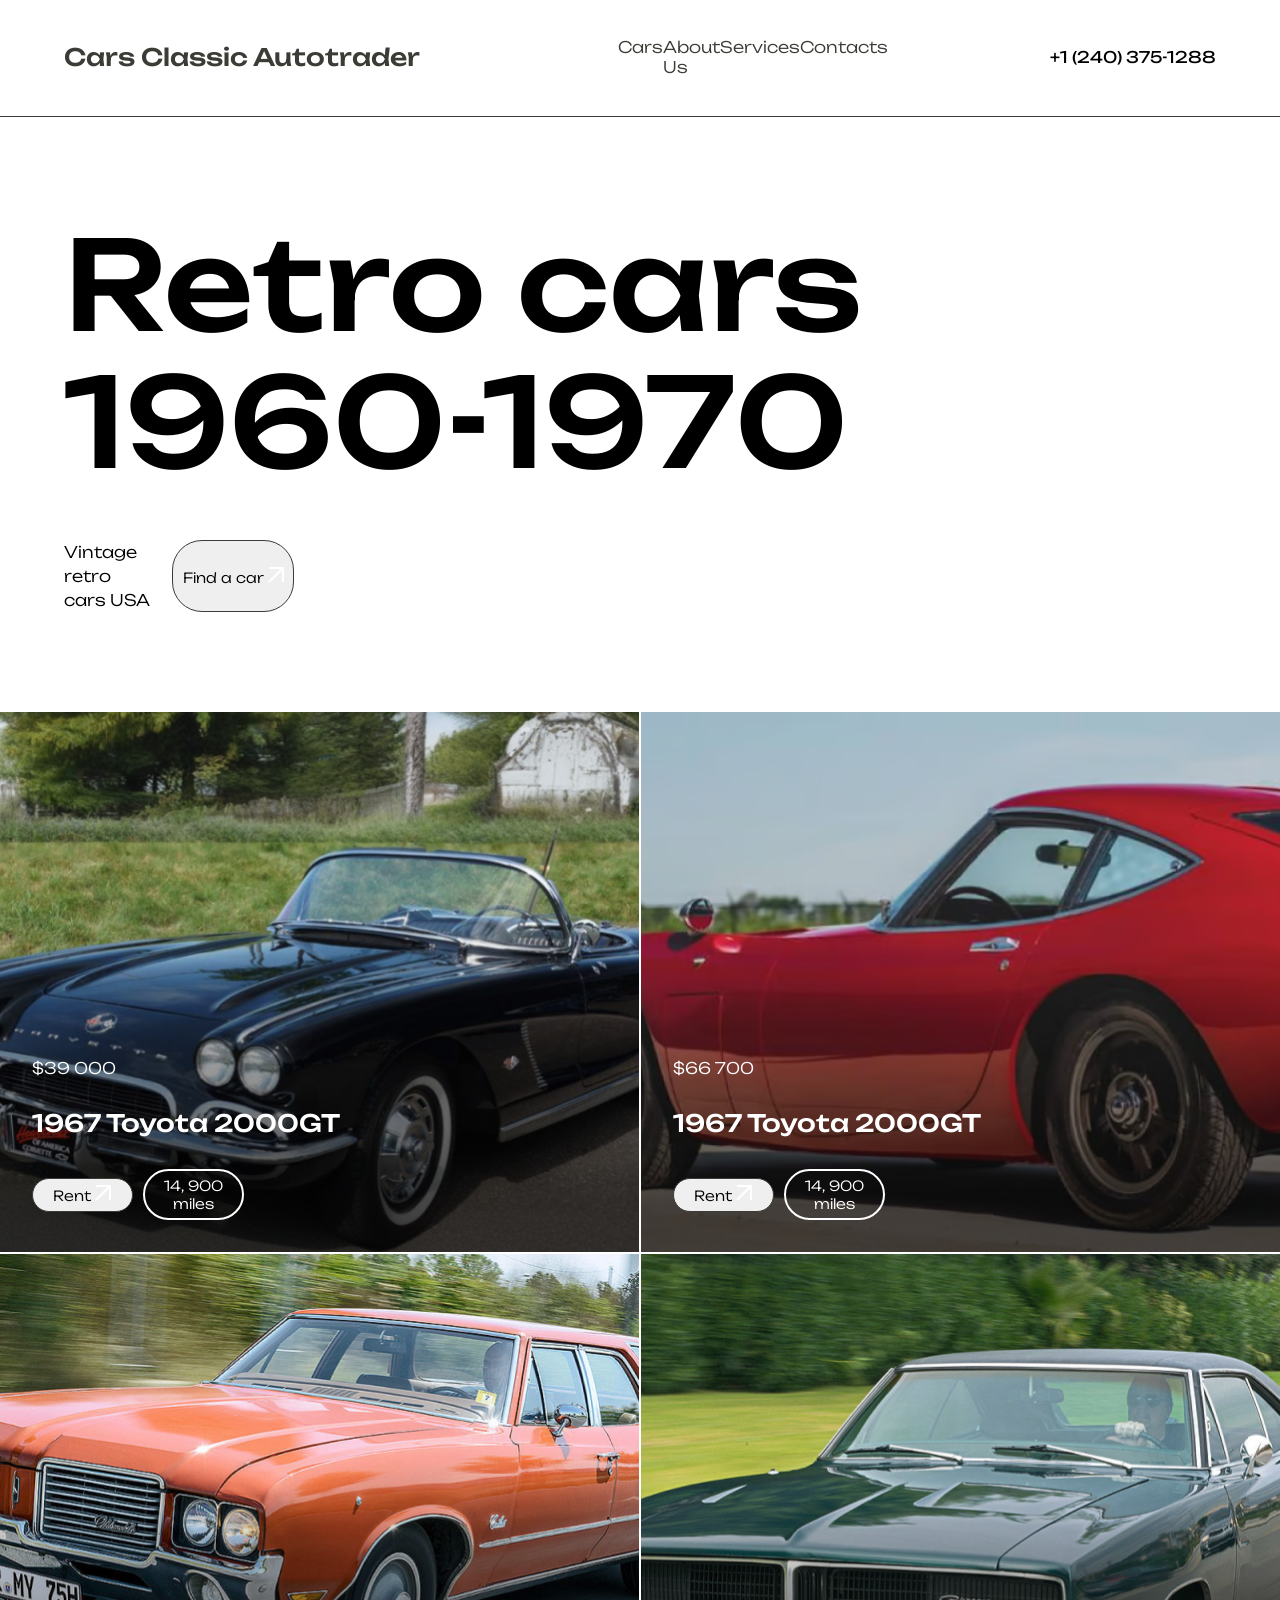
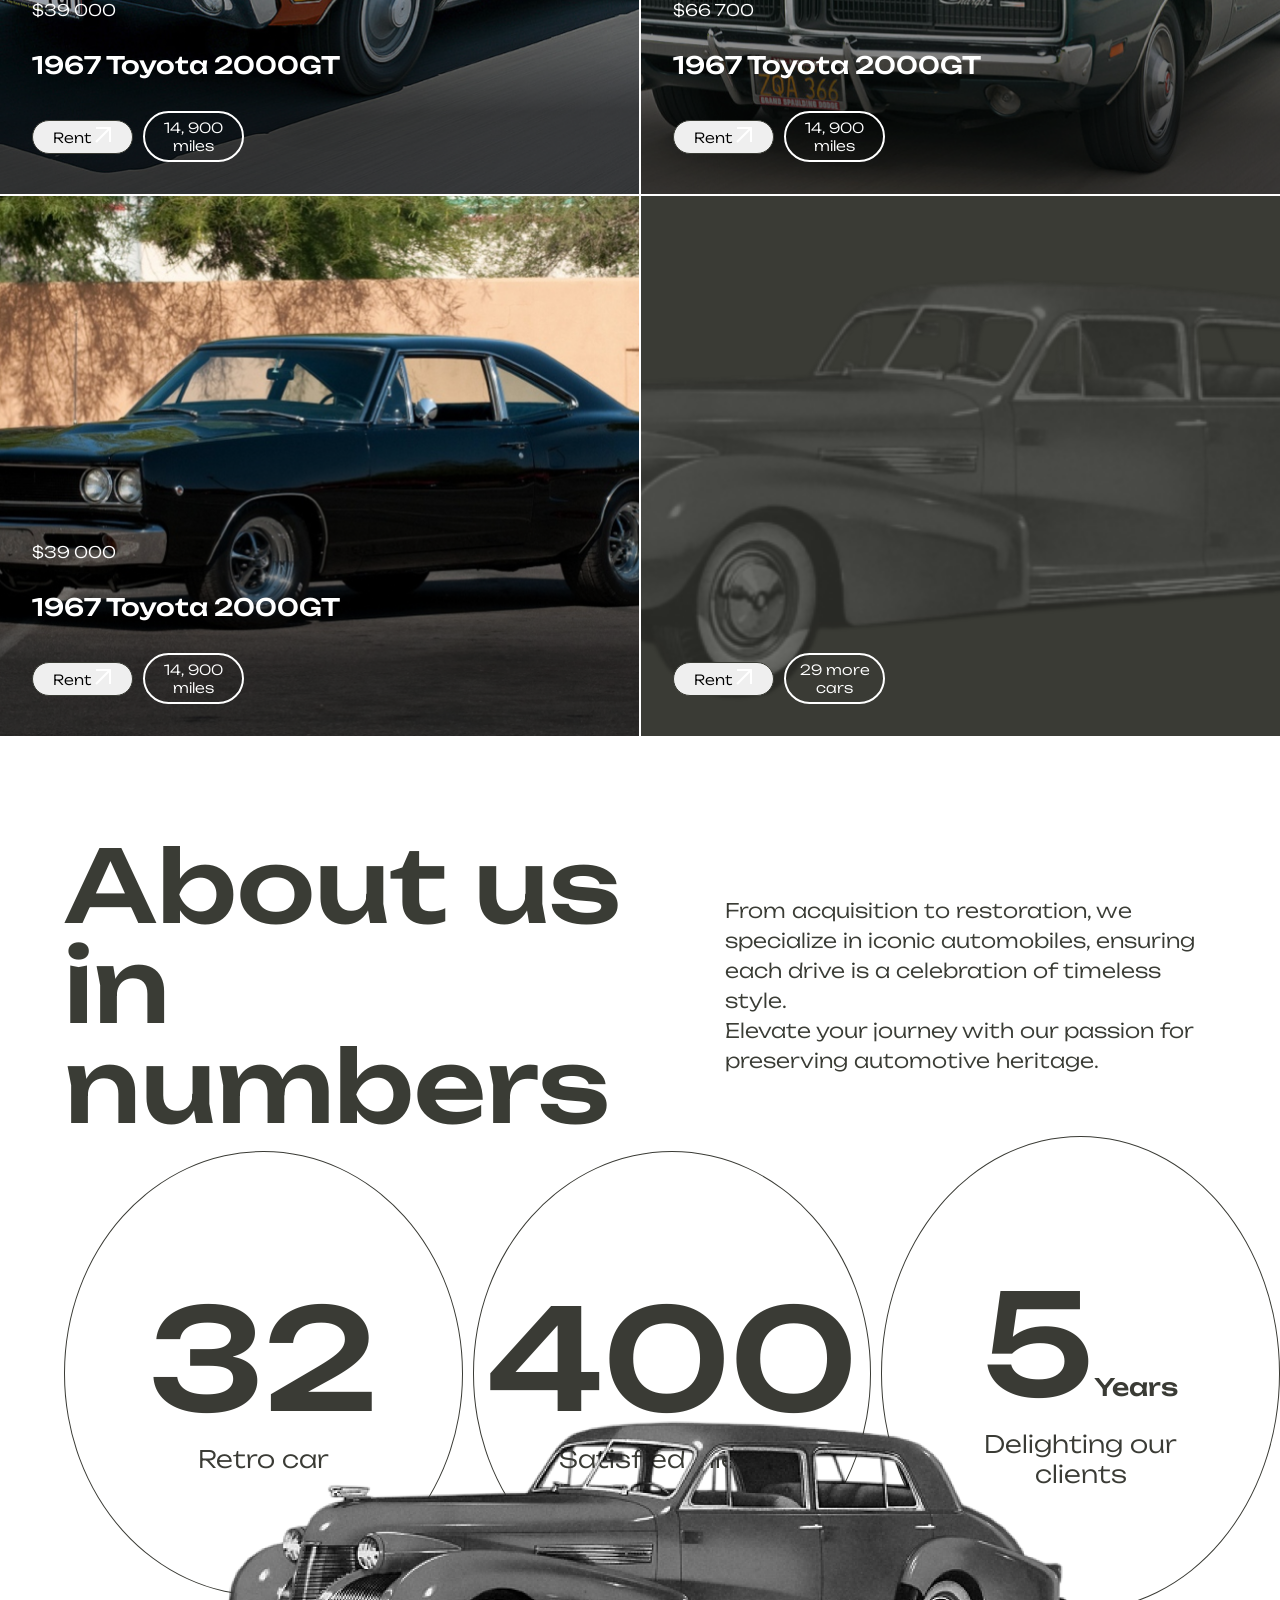
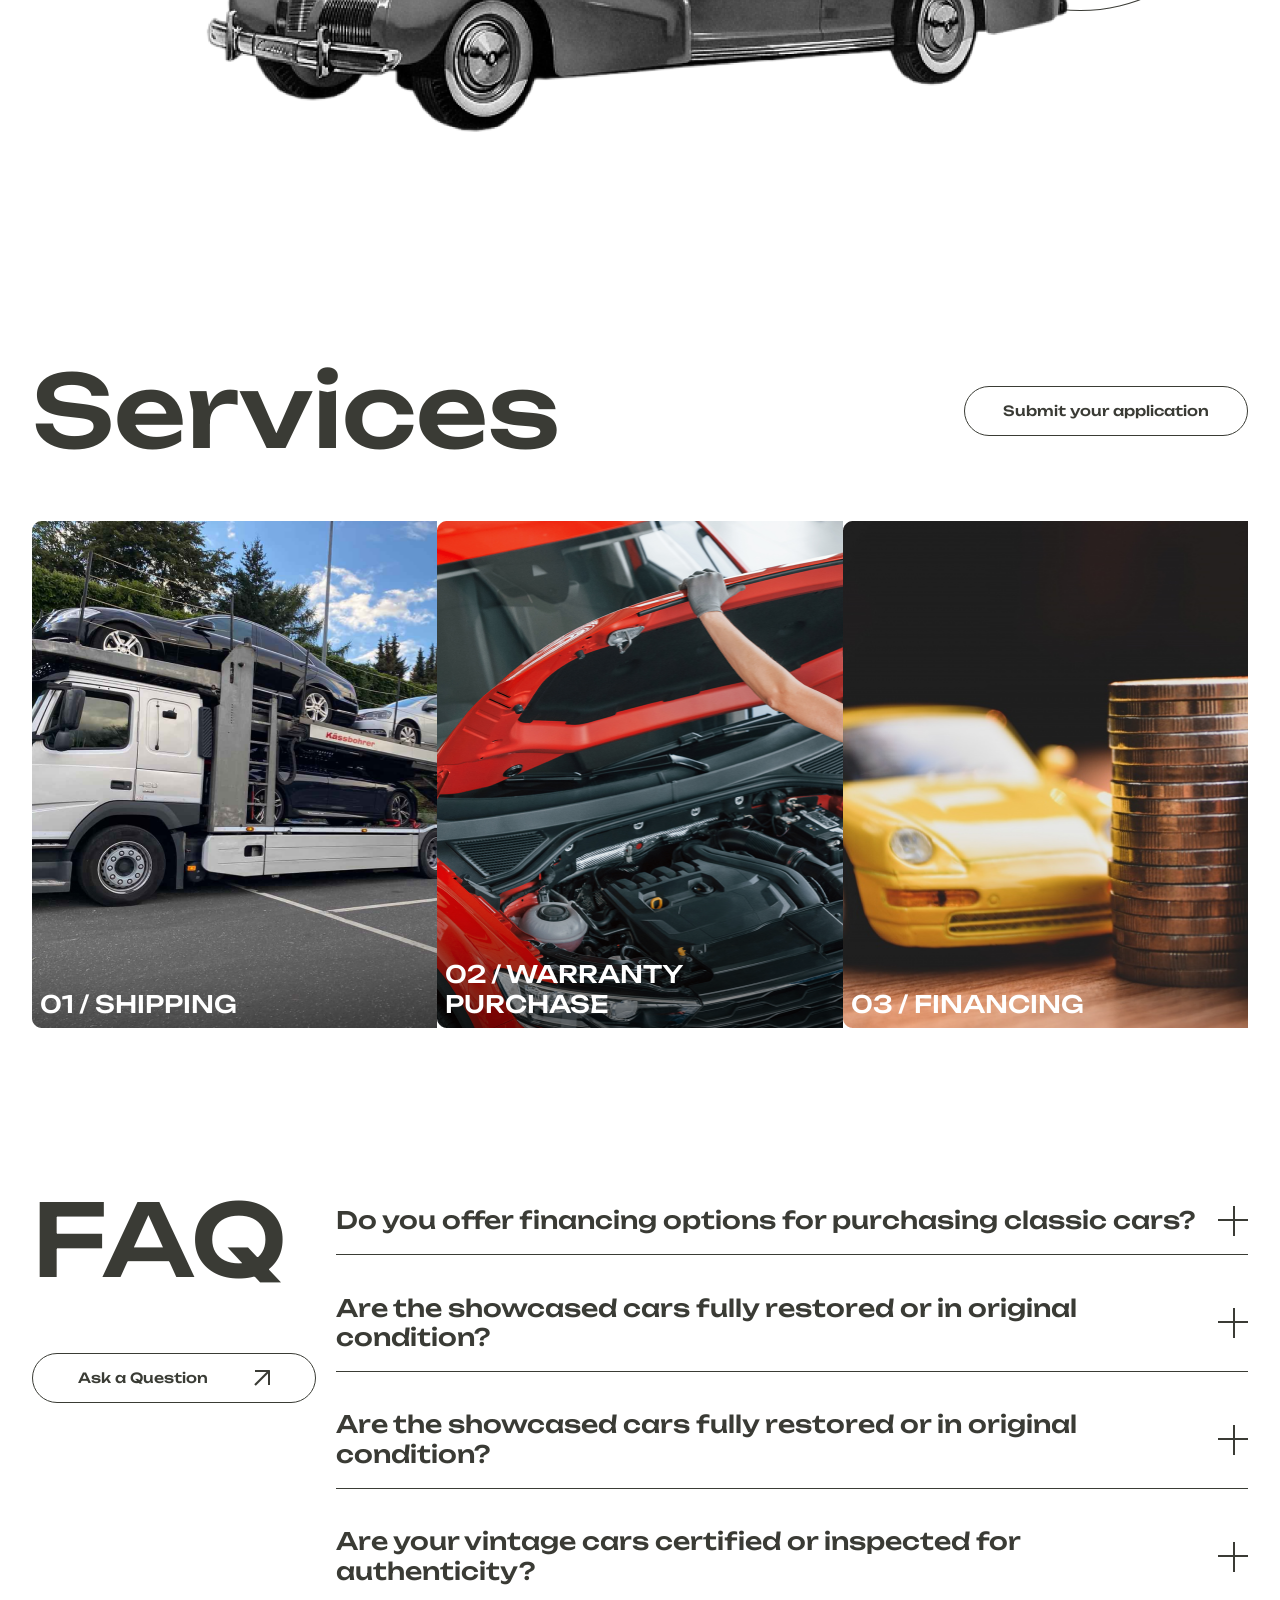
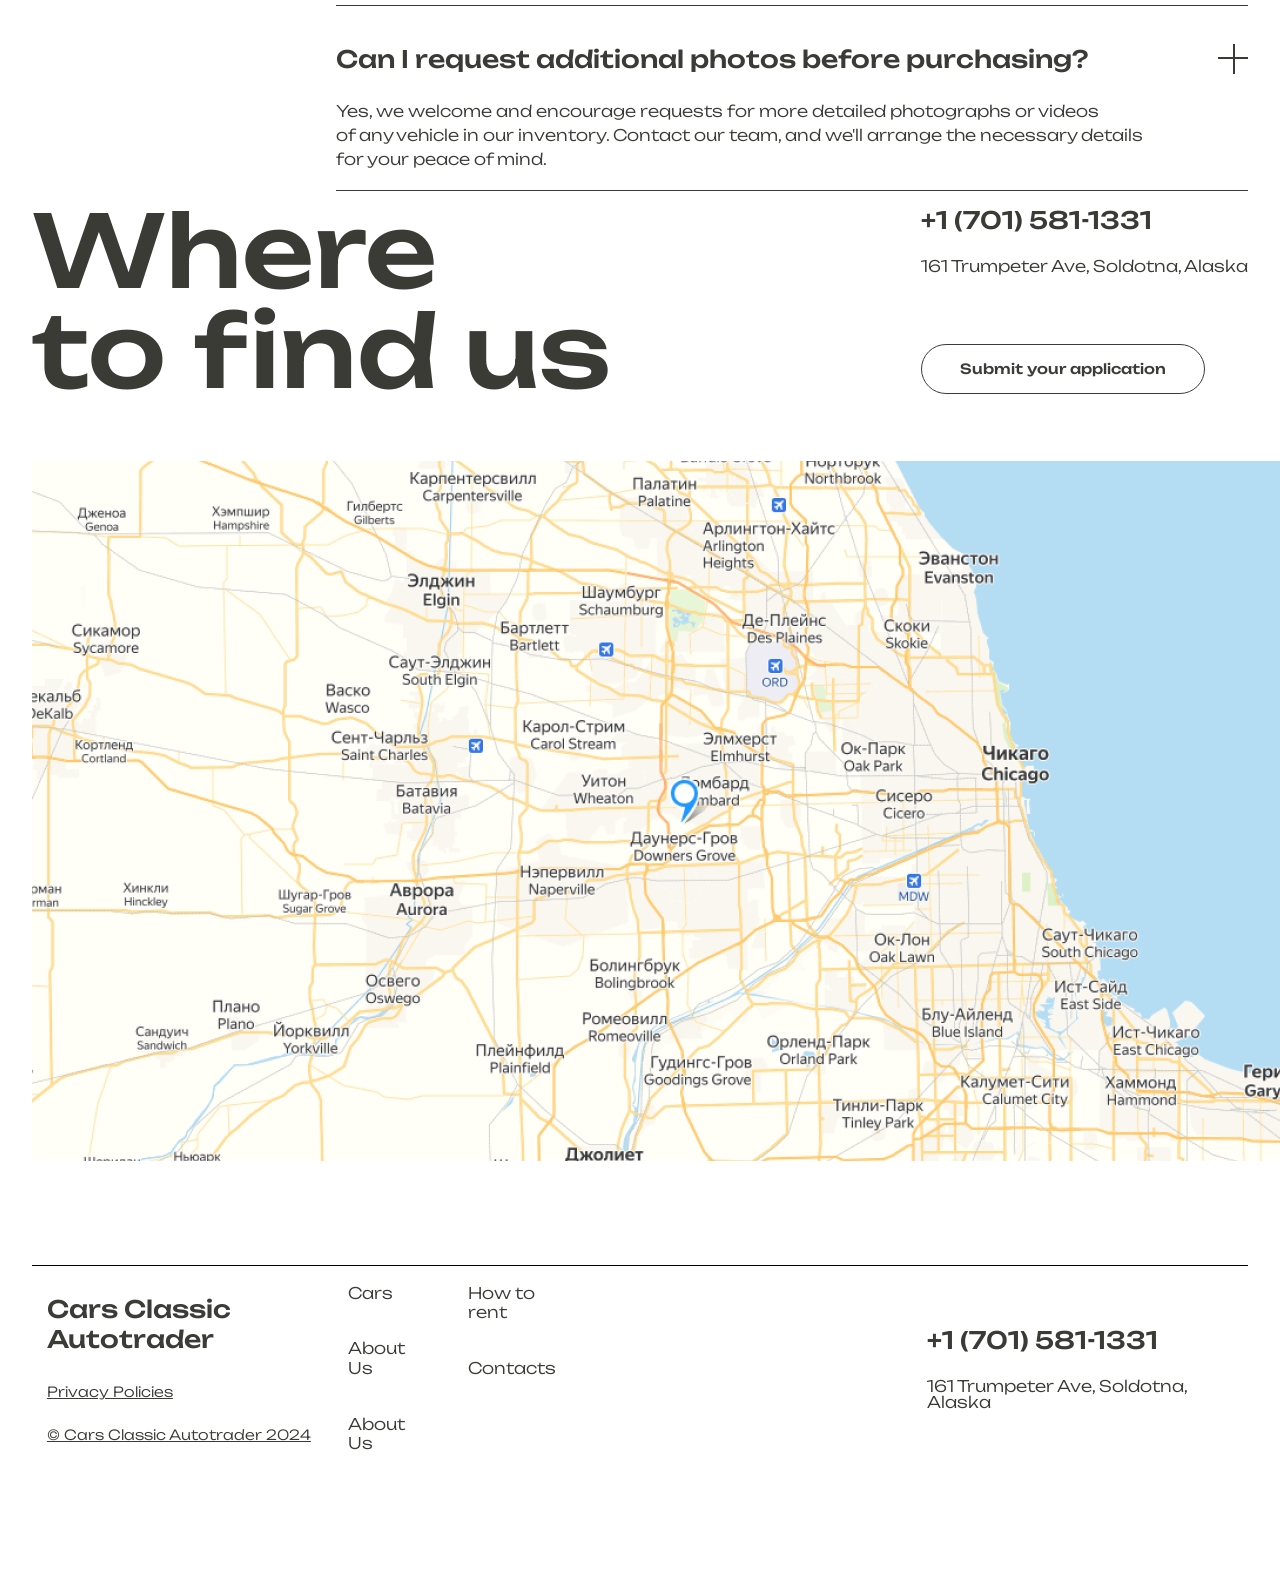
==== index.html @ f70837b0 "first commit" ====
<!DOCTYPE html>
<html lang="en">
<head>
  <meta charset="UTF-8">
  <meta name="viewport" content="width=device-width, initial-scale=1.0">
  <title>Document</title>
  <link rel="stylesheet" href="style.css">
  <link rel="stylesheet" href="media.css">
  <link rel="preconnect" href="https://fonts.googleapis.com">
  <link rel="preconnect" href="https://fonts.gstatic.com" crossorigin>
  <link href="https://fonts.googleapis.com/css2?family=Unbounded:wght@200..900&display=swap" rel="stylesheet">
</head>
<body>
	<nav>
		<div class="navbar">

		<div class="nav-logo">
			<h2>Cars Classic Autotrader</h2>
		</div>

		<div class="nav-link">
			<a href="#">Cars</a>
			<a href="#">About Us</a>
			<a href="#">Services</a>
			<a href="#">Contacts</a>
		</div>

		<div class="nav-num">
			<p> +1 (240) 375-1288</p>
		</div>

		<div class="nav-burger">
			<img src="icons/Vector.png" alt="">
		</div>

		</div>
	</nav>
	<header>
	<div class="header">
		<h1>Retro cars 1960-1970</h1>
		<div class  ="header-text">
		<p>Vintage retro <br> cars USA</p>
		<button class="btn">Find a car <img src="icons/Vector 1.png" alt="#"></button>
		</div>
	</div>
	</header>
	<main>

	<div class="grid-container">

		<div class="card bg1">
		<img class="car-img" src="img/Rectangle 12.png" alt="#">
		
		<p>$39 000</p>
		<h1>1967 Toyota 2000GT</h1>
		<div class="car-text">
			<button class="btn">Rent <img src="icons/Vector 1.png" alt="#"></button>
			<div class="card-num">
			14, 900 miles
			</div>
		</div>
		</div>

		<div class="card bg2">
		<img class="car-img" src="img/Rectangle 13.png" alt="#">
		<p>$66 700</p>
		<h1>1967 Toyota 2000GT</h1>
		<div class="car-text">
			<button class="btn">Rent <img src="icons/Vector 1.png" alt="#"></button>
			<div class="card-num">
			14, 900 miles
			</div>
		</div>
		</div>
		<div class="card bg3">
		<img class="car-img" src="img/Rectangle 12 (2).png" alt="#">
		<p>$39 000</p>
		<h1>1967 Toyota 2000GT</h1>
		<div class="car-text">
			<button class="btn">Rent <img src="icons/Vector 1.png" alt="#"></button>
			<div class="card-num">
			14, 900 miles
			</div>
		</div>
		</div>
		<div class="card bg4">
		<img class="car-img" src="img/Rectangle 12 (1).png" alt="#">
		<p>$66 700</p>
		<h1>1967 Toyota 2000GT</h1>
		<div class="car-text">
			<button class="btn">Rent <img src="icons/Vector 1.png" alt="#"></button>
			<div class="card-num">
			14, 900 miles
			</div>
		</div>
		</div>
		<div class="card bg5">
		<img class="car-img" src="img/Rectangle 13 (1).png" alt="#">
		<p>$39 000</p>
		<h1>1967 Toyota 2000GT</h1>
		<div class="car-text">
			<button class="btn">Rent <img src="icons/Vector 1.png" alt="#"></button>
			<div class="card-num">
			14, 900 miles
			</div>
		</div>
		</div>
		<div class="card bg6 bg-diff">
		<img class="car-img" src="img/7016c2ede1e3fc3b358792263629dc44 1.png" alt="#">
		<div class="car-text">
			<button class="btn last">Rent <img src="icons/Vector 1.png" alt="#"></button>
			<button class="btn first">All cars <img src="icons/Vector 1.png" alt="#"></button>
			<div class="card-num">
			29 more cars
			</div>
		</div>
		</div>
	</div>
	</main>
	<section class="about_section">
		<div class="about">
			<div class="about_txt">
				<h1>About us <br> in numbers</h1>
				<p>From acquisition to restoration, we <br> specialize in iconic automobiles, ensuring <br> each drive is a celebration of timeless style. <br> Elevate your journey with our passion for <br> preserving automotive heritage.</p>
			</div>
		</div>
		<div class="circle">
			<div class="circle_div">
				<h1>32</h1>
				<p>Retro car</p>
			</div>
			<div class="circle_div">
				<h1>400</h1>
				<p>Satisfied clients</p>
			</div>
			<div class="circle_div">
				<div class="circle_div_inner">
					<h1>5</h1>
					<h6>Years</h6>
				</div>
				<p>Delighting our clients</p>
			</div>
		</div>
		<div class="circle_img">
			<img src="img/7016c2ede1e3fc3b358792263629dc44 1 (1).png" alt="#">	
		</div>
	</section>
	<section class="services">
		<div class="services_txt">
			<h1>Services</h1>
			<button>Submit your application</button>
		</div>
		<div class="services_img">
			<div class="services_div s1">
				<p>01 / SHIPPING</p>
			</div>
			<div class="services_div s2">
				<p>02 / WARRANTY PURCHASE</p>
			</div>
			<div class="services_div s3">
				<p>03 / FINANCING</p>
			</div>
		</div>
		<button class="services_btn">Submit your application</button>
	</section>
	<section class="FAQ">
		<div class="faq_head">
			<h1>FAQ</h1>
			<button class="faq_btn">
				<p>Ask a Question</p>
				<img src="icons/Vector 2.png" alt="#">
			</button>
		</div>
		<div class="faq_head2">
			<h1>FAQ</h1>
		</div>
		<div class="faq_div">
			<div class="faq_txt">
				<h5>Do you offer financing options for purchasing classic cars?</h5>
				<button class="faq_txt_btn"><img src="icons/Group 26.png" alt="#"></button>
			</div>
			<div class="faq_txt">
				<h5>Are the showcased cars fully restored or in original condition?</h5>
				<button class="faq_txt_btn"><img src="icons/Group 26.png" alt="#"></button>
			</div>
			<div class="faq_txt">
				<h5>Are the showcased cars fully restored or in original condition?</h5>
				<button class="faq_txt_btn"><img src="icons/Group 26.png" alt="#"></button>
			</div>
			<div class="faq_txt">
				<h5>Are your vintage cars certified or inspected for authenticity?</h5>
				<button class="faq_txt_btn"><img src="icons/Group 26.png" alt="#"></button>
			</div>
			<div class="faq_txt" style="flex-direction: column;align-items: flex-start;">
				<div class="txt_faq" style="width: 100%;display: flex;flex-direction: row;justify-content: space-between;align-items: center;">
					<h5>Can I request additional photos before purchasing?</h5>
					<button class="faq_txt_btn"><img src="icons/Group 26.png" alt="#"></button>
				</div>
				<div class="faq_txtt">
					<p>Yes, we welcome and encourage requests for more detailed photographs or videos <br> of any vehicle in our inventory. Contact our team, and we'll arrange the necessary details <br> for your peace of mind.</p>
				</div>
			</div>
			<button class="faq_btn2">
				<p>Ask a Question</p>
				<img src="icons/Vector 1.png" alt="#">
			</button>
		</div>
	</section>
	<section class="map">
		<div class="map_txt">
			<h1>Where <br> to find us</h1>
			<div class="map_txt_txt">
				<div class="map_link">
				<a href="#">+1 (701) 581-1331</a>
				<p>161 Trumpeter Ave, Soldotna, Alaska</p>
				</div>
				<button class="map_btn">Submit your application</button>
			</div>
		</div>
		<img class="map_img1" src="img/Rectangle 14.png" alt="#">
		<img class="map_img2" src="img/Rectangle 15.png" alt="#">
		<div class="map_txt2">
			<h1>Where <br> to find us</h1>
			<div class="map_txt_txt">
				<div class="map_link">
				<a href="#">+1 (701) 581-1331</a>
				<p>161 Trumpeter Ave, Soldotna, Alaska</p>
				</div>
				<button class="map_btn2">Submit your application</button>
			</div>
		</div>
	</section>
	<footer>
		<div class="footer_main">
			<h3>Cars Classic Autotrader</h3>
			<a class="main_link1" href="#">Privacy Policies</a>
			<a class="main_link2" href="#">© Cars Classic Autotrader 2024</a>
		</div>
		<div class="footer_main2">
			<h3>Cars Classic Autotrader</h3>
		</div>
		<div class="footer_second">
			<div class="footer_1st">
				<a class="second_link1" href="#">Cars</a>
				<a class="second_link1" href="#">About Us</a>
				<a class="second_link1" href="#">About Us</a>
			</div>
			<div class="footer_2nd">
				<a href="#">How to rent</a>
				<a href="#">Contacts</a>
			</div>
		</div>
		<div class="footer_link">
			<a href="#">+1 (701) 581-1331</a>
			<p>161 Trumpeter Ave, Soldotna, Alaska</p>
		</div>
		<div class="footer_link2">
			<a class="main_link1" href="#">Privacy Policies</a>
			<a class="main_link2" href="#">© Cars Classic Autotrader 2024</a>
		</div>
	</footer>
</body>
</html>
---- style.css ----
*{
  margin: 0;
  padding: 0;
  box-sizing: border-box;
}
body{
  background: url(bg.png) no-repeat center center/cover;
}

nav{
  width: 100%;
  border-bottom: 1px solid #3A3C35;
}
.nav-burger{
  display: none;
}
.navbar{
width: 90%;
margin: auto;
padding: 3% 0;  
display: flex;
justify-content: space-between;
align-items: center;
}
.nav-logo > h2{
  font-family: "Unbounded", sans-serif;
  font-optical-sizing: auto;
  font-style: normal;
 font-size: 24px;
 font-weight: 500;
 line-height: 29.76px;
 text-align: left;
 color: #3A3C35;
}
.nav-link{
  display: flex;
  justify-content: space-between;
  width: 20%;
}
.nav-link > a{
  font-family: "Unbounded", sans-serif;
  font-optical-sizing: auto;
  font-style: normal;
 font-size: 16px;
font-weight: 300;
line-height: 19.84px;
text-align: left;
text-decoration: none;
color: #3A3C35;
}
.nav-num > p{
  font-family: "Unbounded", sans-serif;
  font-optical-sizing: auto;
  font-style: normal;
font-size: 16px;
font-weight: 400;
line-height: 19.84px;
text-align: left;
}
header{
  width: 100%;
}
.header{
  width: 90%;
  margin:100px auto;
}
.header > h1{
  font-family: "Unbounded", sans-serif;
  font-optical-sizing: auto;
  font-style: normal;
font-size: 124px;
font-weight: 500;
line-height: 136.4px;
text-align: left;
}
.header-text{
  margin-top: 50px;
  width: 20%;
  justify-content: space-between;
  display: flex;
}
.header-text > p{
  font-family: "Unbounded", sans-serif;
  font-optical-sizing: auto;
  font-style: normal;
font-size: 16px;
font-weight: 300;
line-height: 24px;
text-align: left;
}
.btn{
  font-family: "Unbounded", sans-serif;
  font-optical-sizing: auto;
  font-style: normal;
font-size: 14px;
font-weight: 300;
line-height: 17.36px;
text-align: center;
border-radius: 30px;
padding: 3%;
width: 60%;
border: 1px solid #3A3C35;
}
main{
  width: 100%;
}
.grid-container{
  width: 100%;
  display: grid;
  grid-gap: 2px;
  grid-template-columns: repeat(2,1fr);
  justify-content: center;
}
.bg1{
 background: url(img/Rectangle\ 12.png) no-repeat center center/cover;
}
.bg2{
 background: url(img/Rectangle\ 13.png) no-repeat center center/cover;
}
.bg3{
 background: url(img/Rectangle\ 12\ \(2\).png) no-repeat center center/cover;
}
.bg4{
 background: url(img/Rectangle\ 12\ \(1\).png) no-repeat center center/cover;
}
.bg5{
 background: url(img/Rectangle\ 13\ \(1\).png) no-repeat center center/cover;
}
.bg6{
 background: url(img/7016c2ede1e3fc3b358792263629dc44\ 1.png) no-repeat center center/cover;
}
.card{
  height: 60vh;
  display: flex;
  flex-direction: column;
  align-content: flex-end;
  justify-content: flex-end;
  padding: 0 0 5% 5%;
}
.card > p{
  font-family: "Unbounded", sans-serif;
  font-optical-sizing: auto;
  font-style: normal;
font-size: 16px;
font-weight: 300;
line-height: 19.84px;
text-align: left;
color: white;
}
.card > h1{
  font-family: "Unbounded", sans-serif;
  font-optical-sizing: auto;
  font-style: normal;
  font-size: 24px;
  font-weight: 500;
  line-height: 29.76px;
  text-align: left;
  color: white;
  margin: 30px 0;
}
.car-text {
  display: flex;
  align-items: center;
  justify-content: space-between;
  width: 35%;
  gap: 10px;
}
.card-num{
  font-family: "Unbounded", sans-serif;
  font-optical-sizing: auto;
  font-style: normal;
font-size: 14px;
font-weight: 300;
line-height: 17.36px;
text-align: center;
border-radius: 30px;
padding: 3%;
width: 60%;
border: 2px solid white;
color: white;
}
.bg-diff{
  background-color: #3A3B35;
}
.car-img{
    display: none;
}
.first{
  display: none;
}
.about_section{
	width: 100%;
	margin-top: 100px;
}
.about{
	width: 90%;
	margin: auto;
}
.about_txt{
	display: flex;
	flex-direction: row;
	justify-content: space-between;
	align-items: center;
}
.about_txt > h1{
	font-family: Unbounded;
	font-size: 100px;
	font-weight: 500;
	line-height: 100px;
	text-align: left;
	color: #3A3C35;
}
.about_txt > p{
	font-family: Unbounded;
	font-size: 20px;
	font-weight: 300;
	line-height: 30px;
	text-align: left;
	color: #3A3C35;
}
.circle{
	width: 95%;
	margin: 0 0 0 auto;
	display: grid;
	grid-template-columns: repeat(3,1fr);
	justify-content: space-between;
	align-items: center;
	grid-gap: 10px;
}
.circle_div{
	display: flex;
	flex-direction: column;
	align-items: center;
	justify-content: center;
	border: 1px solid #3A3B35;
	padding: 30% 15%;
	text-align: center;
	border-radius: 50%;
}
.circle_div > h1{
	font-family: Unbounded;
	font-size: 140px;
	font-weight: 500;
	line-height: 173.6px;
	text-align: center;
	color: #3A3B35;
}
.circle_div > p{
	font-family: Unbounded;
	font-size: 24px;
	font-weight: 300;
	line-height: 29.76px;
	text-align: center;
	color: #3A3B35;
}
.circle_div_inner > h6{
	font-family: Unbounded;
	font-size: 24px;
	font-weight: 500;
	line-height: 29.76px;
	text-align: left;
	color: #3A3B35;	
}
.circle_div_inner > h1{
	font-family: Unbounded;
	font-size: 140px;
	font-weight: 500;
	line-height: 173.6px;
	text-align: center;
	color: #3A3B35;
}
.circle_div_inner{
	display: flex;
	align-items: baseline;
	justify-content: center;
}
.circle_img{
	width: 100%;
	position: relative;
	top: -200px;
	text-align: center;
}
.circle_img > img{
	width: 70%;
}
.services{
	width: 95%;
	margin: auto;
	display: flex;
	justify-content: space-between;
	align-items: center;
	flex-direction: column;
}
.services_txt{
	width: 100%;
	display: flex;
	justify-content: space-between;
	align-items: center;
}
.services_txt > h1{
	font-family: Unbounded;
	font-size: 100px;
	font-weight: 500;
	line-height: 100px;
	text-align: left;
	color: #3A3B35;	
}
.services_txt > button{
	width: 284px;
	height: 50px;
	border-radius: 100px;
	border: 1px solid #3A3C35;
	background-color: transparent;
	font-family: Unbounded;
	font-size: 14px;
	font-weight: 500;
	line-height: 17.36px;
	text-align: center;
	color: #3A3B35;
}
.services_img{
	margin-top: 60px;
	width: 100%;
	display: flex;
	justify-content: space-between;
	align-items: center;
	flex-direction: row;
}
.services_div{
	width: 588px;
	height: 507px;
	align-content: flex-end;
}
.s1{
	background: url(img/Rectangle\ 16.png);
}
.s2{
	background: url(img/Rectangle\ 17.png);
}
.s3{
	background: url(img/Rectangle\ 18.png);
}
.services_div > p{
	font-family: Unbounded;
	font-size: 24px;
	font-weight: 500;
	line-height: 29.76px;
	text-align: left;
	color: white;
	padding: 2%;
}
.services_btn{
	display: none;
}
.FAQ{
	margin: auto;
	margin-top: 150px;
	width: 95%;
	display: flex;
	justify-content: space-between;
	align-items: start;
}
.faq_head2{
	display: none;
}
.faq_head{
	width: 25%;
	height: 25vh;
	display: flex;
	flex-direction: column;
	justify-content: space-between;
}
.faq_head > h1{
	font-family: Unbounded;
	font-size: 100px;
	font-weight: 500;
	line-height: 124px;
	text-align: left;
	color: #3A3B35;
}
.faq_btn{
	width: 284px;
	height: 50px;
	border-radius: 100px;
	border: 1px solid #3A3C35;
	background-color: transparent;
	display: flex;
	flex-direction: row;
	justify-content: space-evenly;
	align-items: center;
}
.faq_btn > p{
	font-family: Unbounded;
	font-size: 14px;
	font-weight: 500;
	line-height: 17.36px;
	text-align: left;
	color: #3A3C35;	
}
.faq_div{
	width: 75%;
	display: flex;
	flex-direction: column;
	justify-content: space-between;
}
.faq_txt{
	margin: 10px 0 10px 0;
	display: flex;
	justify-content: space-between;
	align-items: center;
	flex-direction: row;
	padding: 2% 0;
	border-bottom: 1px solid #3A3C35;
}
.faq_txt > h5{
	font-family: Unbounded;
	font-size: 24px;
	font-weight: 500;
	line-height: 29.76px;
	text-align: left;
	color: #3A3B35;	
}
.faq_txt_btn{
	width: 30px;
	height: 30px;
	border: none;
	background-color: transparent;
}
.faq_txt_btn > img{
	width: 30px;
	height: 30px;
	margin: auto;
}
.txt_faq > h5{
	font-family: Unbounded;
	font-size: 24px;
	font-weight: 500;
	line-height: 29.76px;
	text-align: left;
	color: #3A3B35;	
}
.faq_txtt{
	margin-top: 25px;
}
.faq_txtt > p{
	font-family: Unbounded;
	font-size: 16px;
	font-weight: 300;
	line-height: 24px;
	text-align: left;
	color: #3A3C35;
}
.faq_btn2{
	display: none;
}
.map{
	width: 95%;
	margin: auto;
}
.map_txt{
	display: flex;
	justify-content: space-between;
	align-items: center;
}
.map_txt > h1{
	font-family: Unbounded;
	font-size: 100px;
	font-weight: 500;
	line-height: 100px;
	text-align: left;
	color: #3A3B35;	
}
.map_link > a{
	font-family: Unbounded;
	font-size: 24px;
	font-weight: 500;
	line-height: 24px;
	text-align: left;
	color: #3A3B35;
	text-decoration: none;
}
.map_link > p{
	margin-top: 25px;
	font-family: Unbounded;
	font-size: 16px;
	font-weight: 300;
	line-height: 16px;
	text-align: left;
	color: #3A3B35;
}
.map_btn{
	margin-top: 70px;
	width: 284px;
	height: 50px;
	border-radius: 100px;
	border: 1px solid #3A3C35;
	font-family: Unbounded;
	font-size: 14px;
	font-weight: 500;
	line-height: 17.36px;
	text-align: center;
	color: #3A3C35;
	background-color: transparent;
}
.map_img1{
	margin-top: 60px;
}
.map_img2{
	display: none;
}
.map_txt2{
	display: none;
}
.map_btn2{
	display: none;
}
footer{
	margin: 100px auto;
	width: 95%;
	display: flex;
	justify-content: space-between;
	align-items: center;
	flex-direction: row;
	border-top: 1px solid;
}
.footer_main{
	width: 25%;
	height: 100%;
	display: flex;
	justify-content: space-between;
	align-items: flex-start;
	flex-direction: column;
}
.footer_main > h3{
	font-family: Unbounded;
	font-size: 24px;
	font-weight: 500;
	line-height: 29.76px;
	text-align: left;
	color: #3A3C35;
	padding: 5%;
}
.main_link1{
	font-family: Unbounded;
	font-size: 14px;
	font-weight: 300;
	line-height: 14px;
	text-align: left;
	color: #3A3B35;
	padding: 5%;
}
.main_link2{
	font-family: Unbounded;
	font-size: 14px;
	font-weight: 300;
	line-height: 14px;
	text-align: left;
	color: #3A3B35;
	padding: 5%;
}
.footer_second{
	width: 50%;
	height: 100%;
	display: flex;
	justify-content: flex-start;
	align-items: flex-start;
	flex-direction: row;
}
.footer_1st{
	width: 20%;
	height: 100%;
	display: flex;
	justify-content: space-between;
	align-content: flex-start;
	flex-direction: column;
}
.second_link1{
	font-family: Unbounded;
	font-size: 16px;
	font-weight: 300;
	line-height: 19.84px;
	text-align: left;
	color: #3A3C35;
	padding: 15%;
	text-decoration: none;
}
.footer_2nd{
	width: 20%;
	height: 100%;
	display: flex;
	justify-content: space-between;
	align-items: flex-start;
	flex-direction: column;
}
.footer_2nd > a{
	font-family: Unbounded;
	font-size: 16px;
	font-weight: 300;
	line-height: 19.84px;
	text-align: left;
	color: #3A3C35;
	padding: 15%;
	text-decoration: none;
}
.footer_main2{
	display: none;
}
.footer_link2{
	display: none;
}
.footer_link > a{
	font-family: Unbounded;
	font-size: 24px;
	font-weight: 500;
	line-height: 24px;
	text-align: left;
	color: #3A3B35;
	text-decoration: none;
}
.footer_link > p{
	margin-top: 25px;
	font-family: Unbounded;
	font-size: 16px;
	font-weight: 300;
	line-height: 16px;
	text-align: left;
	color: #3A3B35;
}
---- media.css ----
@media (max-width:360px) {
    .nav-burger{
      display: block;
    }
    .nav-link,.nav-num{
      display: none;
    }
    .header > h1{
      width: 100%;
      font-size: 32px;
      font-weight: 500;
      line-height: 35.2px;
      text-align: left;
    }
    .header-text{
      width: 100%;
      display: flex;
      flex-direction: column;
    }
    .header-text >p{
      margin-bottom: 30px;
      font-family: "Unbounded", sans-serif;
      font-optical-sizing: auto;
      font-style: normal;
      font-size: 16px;
      font-weight: 300;
      line-height: 24px;
      text-align: left;
    }
    .header-text >p > br{
      display: none;
    }
    .header-text > .btn{
      color: white;
      background-color: #3A3B35;
    }
    .grid-container{
      width: 100%;
      grid-template-columns: 1fr;
      color: #3A3B35 !important;
    }
    .car-img{
      width: 100%;
      display: block;
    }
    .bg1,.bg2,.bg3,.bg4,.bg5,.bg6{
      background: none;
    }
    .card{
      width: 100%;
      padding: 0;
    }
    .card > h1{
      color: #3A3B35;
      margin: 30px 0 0 30px ;
    }
    .card > p{
      margin: 30px 0 0 30px ;
      color: #3A3B35;
    }
    .car-text{
      margin: 30px 0 0 30px ;
      width: 90%;
      justify-content: flex-start;
      align-items: flex-start;
      display: flex;
      flex-direction: column-reverse;
    }
    .card-num{
      color: #3A3B35;
      border: 2px solid #3A3B35;
    }
    .car-text > .btn{
      margin-top: 30px;
      background-color: #3A3B35;
      color: white;
      width: 100%;
    }
    .last{
      display: none;
    }
    .first{
      display: block;
    }
    .about_txt{
      flex-direction: column;
    }
    .about_txt > h1{
      font-family: Unbounded;
      font-size: 32px;
      font-weight: 500;
      line-height: 35.2px;
      text-align: left;
      color: #3A3B35;      
    }
    .about_txt > p{
      font-family: Unbounded;
      font-size: 16px;
      font-weight: 300;
      line-height: 24px;
      text-align: left;
      color: #3A3B35;      
	}
	.circle{
		grid-template-columns: 1fr;
	}
  .circle_div > h1{
    font-family: Unbounded;
    font-size: 64px;
    font-weight: 500;
    line-height: 79.36px;
    text-align: left;    
  }
  .circle_div > p{
    font-family: Unbounded;
    font-size: 16px;
    font-weight: 300;
    line-height: 19.84px;
    text-align: left;    
  }
  .circle_div_inner > h1{
    font-family: Unbounded;
    font-size: 64px;
    font-weight: 500;
    line-height: 79.36px;
    text-align: left;
  }
  .circle_div_inner > h6{
    font-family: Unbounded;
    font-size: 24px;
    font-weight: 500;
    line-height: 29.76px;
    text-align: left;      
  }
  .circle_img{
    top: -100px;
  }
  .circle_img > img{
    width: 100%;
  }
  .services_txt > h1{
    font-family: Unbounded;
    font-size: 32px;
    font-weight: 500;
    line-height: 35.2px;
    text-align: left;    
  }
  .services_txt > button{
    display: none;
  }
  .services_img{
    flex-direction: column;
    margin: auto;
    margin-top: 32px;
    justify-content: center;
    align-items: center;
  }
  .services_div{
    width: 328px;
    height: 320px;
    margin-top: 8px;
  }
  .s1{
    background: url(img/Rectangle\ 16\(1\).png);
  }
  .s2{
    background: url(img/Rectangle\ 16\ \(2\).png);
  }
  .s3{
    background: url(img/Rectangle\ 16\ \(3\).png);
  }
  .services_btn{
    margin-top: 32px;
    display: inline-block;
    width: 328px;
    height: 50px;
    border-radius: 100px;
    border: none;
    font-family: Unbounded;
    font-size: 14px;
    font-weight: 500;
    line-height: 17.36px;
    text-align: left;
    color: white;
    background-color: #3A3C35;
    text-align: center;
  }
  .FAQ{
    flex-direction: column;
    margin-top: 60px;
  }
  .faq_head{
    display: none;
  }
  .faq_head2{
    display: block;
  }
  .faq_head2 > h1{
    font-family: Unbounded;
    font-size: 32px;
    font-weight: 500;
    line-height: 35.2px;
    text-align: left;
  }
  .faq_btn{
    display: none;
  }
  .faq_div{
    margin-top: 32px;
    width: 100%;
  }
  .faq_txt > h5{
    font-family: Unbounded;
    font-size: 16px;
    font-weight: 500;
    line-height: 19.84px;
    text-align: left;
  }
  .txt_faq{
    font-family: Unbounded;
    font-size: 16px;
    font-weight: 500;
    line-height: 19.84px;
    text-align: left;
  }
  .faq_txtt > p{
    font-family: Unbounded;
    font-size: 16px;
    font-weight: 300;
    line-height: 24px;
    text-align: left;    
  }
  .faq_btn2{
    width: 328px;
    height: 50px;
    border: none;
    border-radius: 100px;
    background-color: #3A3C35;
    display: flex;
    flex-direction: row;
    justify-content: space-evenly;
    align-items: center;
  }
  .faq_btn2 > p{
    font-family: Unbounded;
    font-size: 14px;
    font-weight: 500;
    line-height: 17.36px;
    text-align: left;
    color: white;
  }
  .map{
    margin: 0;
  }
  .map_img1{
    display: none;   
  }
  .map_img2{
    display: block;
    margin-top: 60px;
  }
  .map_txt{
    display: none;
  }
  .map_txt2{
    width: 95%;
    margin: auto;
    margin-top: 32px;
    display: flex;
    justify-content: space-between;
    align-items: flex-start;
    flex-direction: column;
  }
  .map_txt2 > h1{
    font-family: Unbounded;
    font-size: 32px;
    font-weight: 500;
    line-height: 35.2px;
    text-align: left;    
  }
  .map_link > a{
    margin-top: 24px;
    font-family: Unbounded;
    font-size: 16px;
    font-weight: 500;
    line-height: 16px;
    text-align: left;    
    text-decoration: none;
  }
  .map_link > p{
    margin-top: 16px;
    font-family: Unbounded;
    font-size: 16px;
    font-weight: 300;
    line-height: 16px;
    text-align: left;
  }
  .map_btn2{
    margin-top: 32px;
    display: inline-block;
    width: 329px;
    height: 50px;
    border-radius: 100px;
    font-family: Unbounded;
    font-size: 14px;
    font-weight: 500;
    line-height: 17.36px;
    text-align: center;
    color: white;
    background-color: #3A3C35;
  }
  footer{
    margin: 32px auto;
    width: 98%;
    flex-direction: column;
    padding: 5%;
    align-items: flex-start;
  }
  .footer_main{
    display: none;
  }
  .footer_main2{
    display: block;
    width: 100%;
  }
  .footer_main2 > h3{
    font-family: Unbounded;
    font-size: 14px;
    font-weight: 500;
    line-height: 17.36px;
    text-align: left;    
    padding: 5%;
  }
  .footer_second{
    width: 100%;
    justify-content: space-around;
    align-items: flex-start;
  }
  .footer_1st{
    width: 50%;
  }
  .footer_2nd{
    width: 50%;
  }
  .second_link1{
    padding: 5%;
  }
  .footer_2nd > a{
    padding: 5%;
  }
  .footer_link{
    display: flex;
    align-items: flex-start;
    justify-content: center;
    flex-direction: column;
  }
  .footer_link > a{
    font-family: Unbounded;
    font-size: 16px;
    font-weight: 500;
    line-height: 16px;
    text-align: left;    
  }
  .footer_link > p{
    font-family: Unbounded;
    font-size: 16px;
    font-weight: 300;
    line-height: 16px;
    text-align: left;    
  }
  .footer_link2{
    width: 100%;
    display: block;
    display: flex;
    flex-direction: column;
    align-items: flex-start;
  }
}
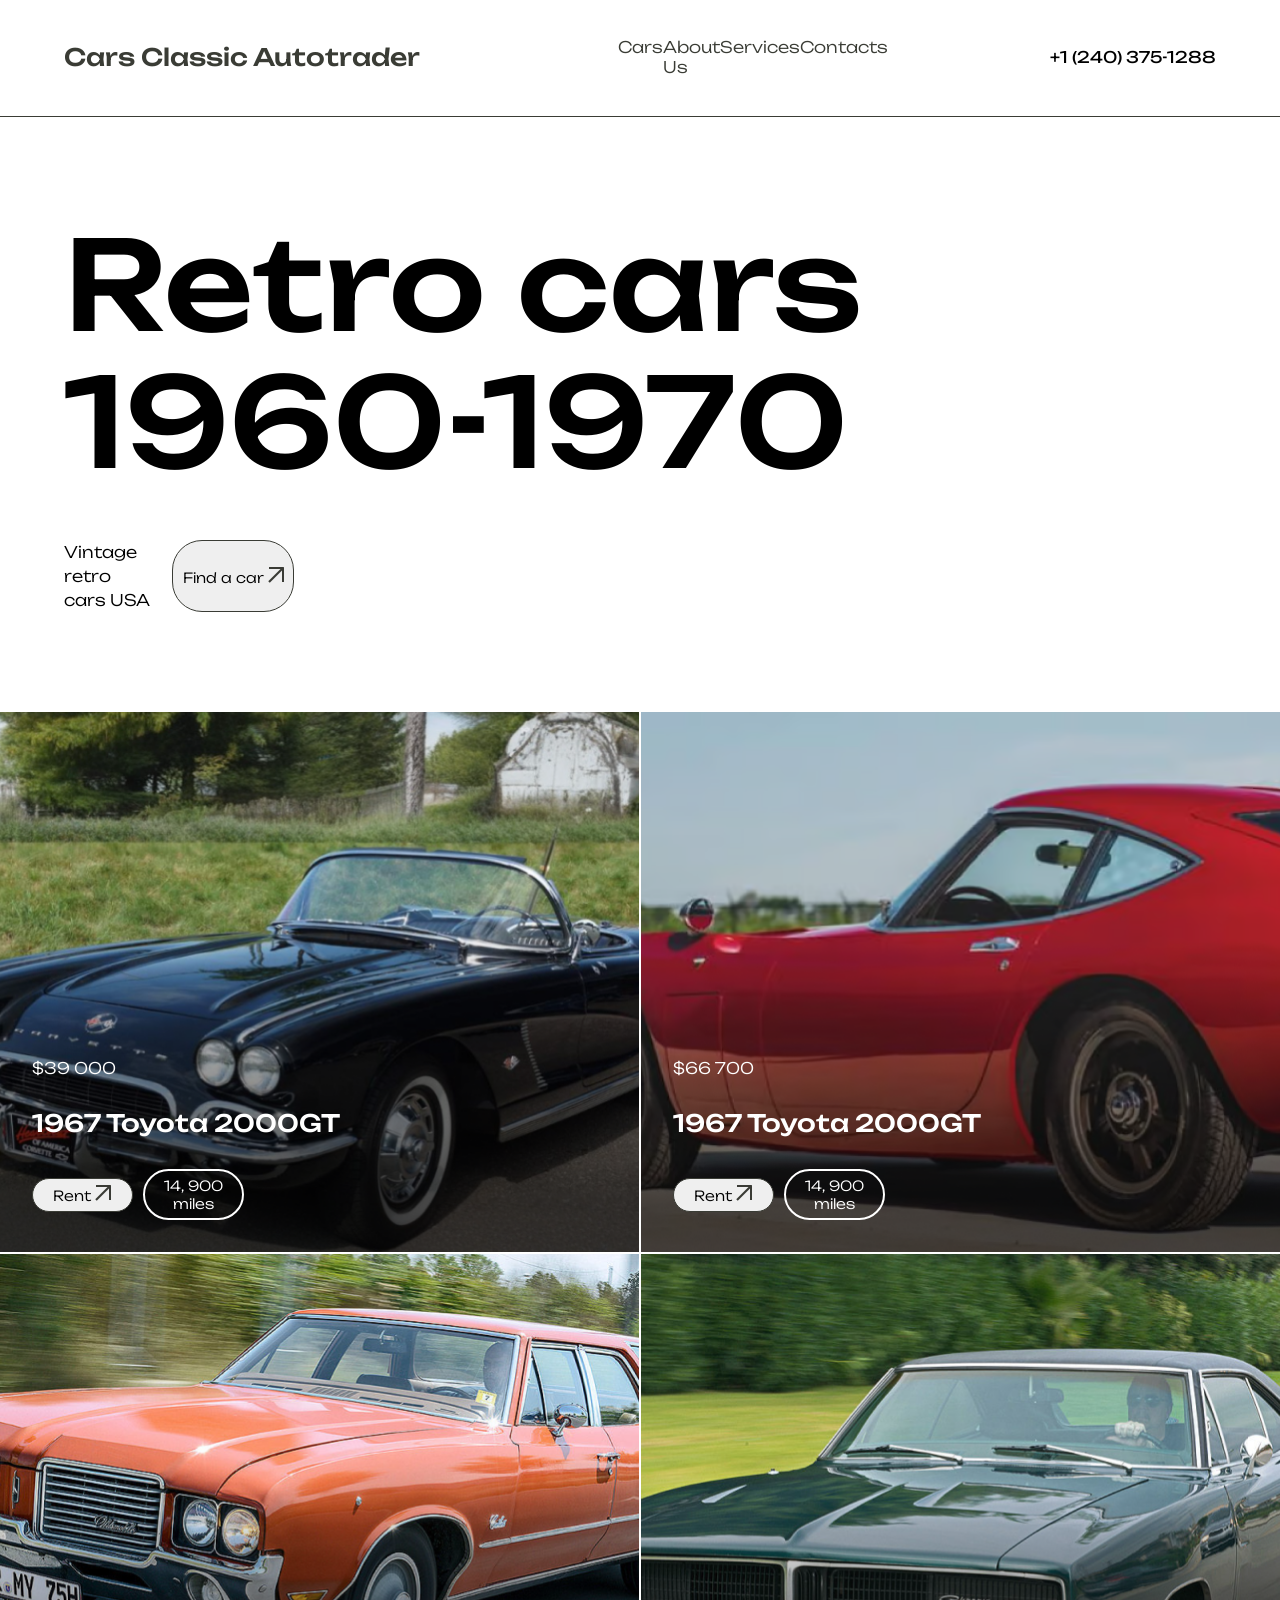
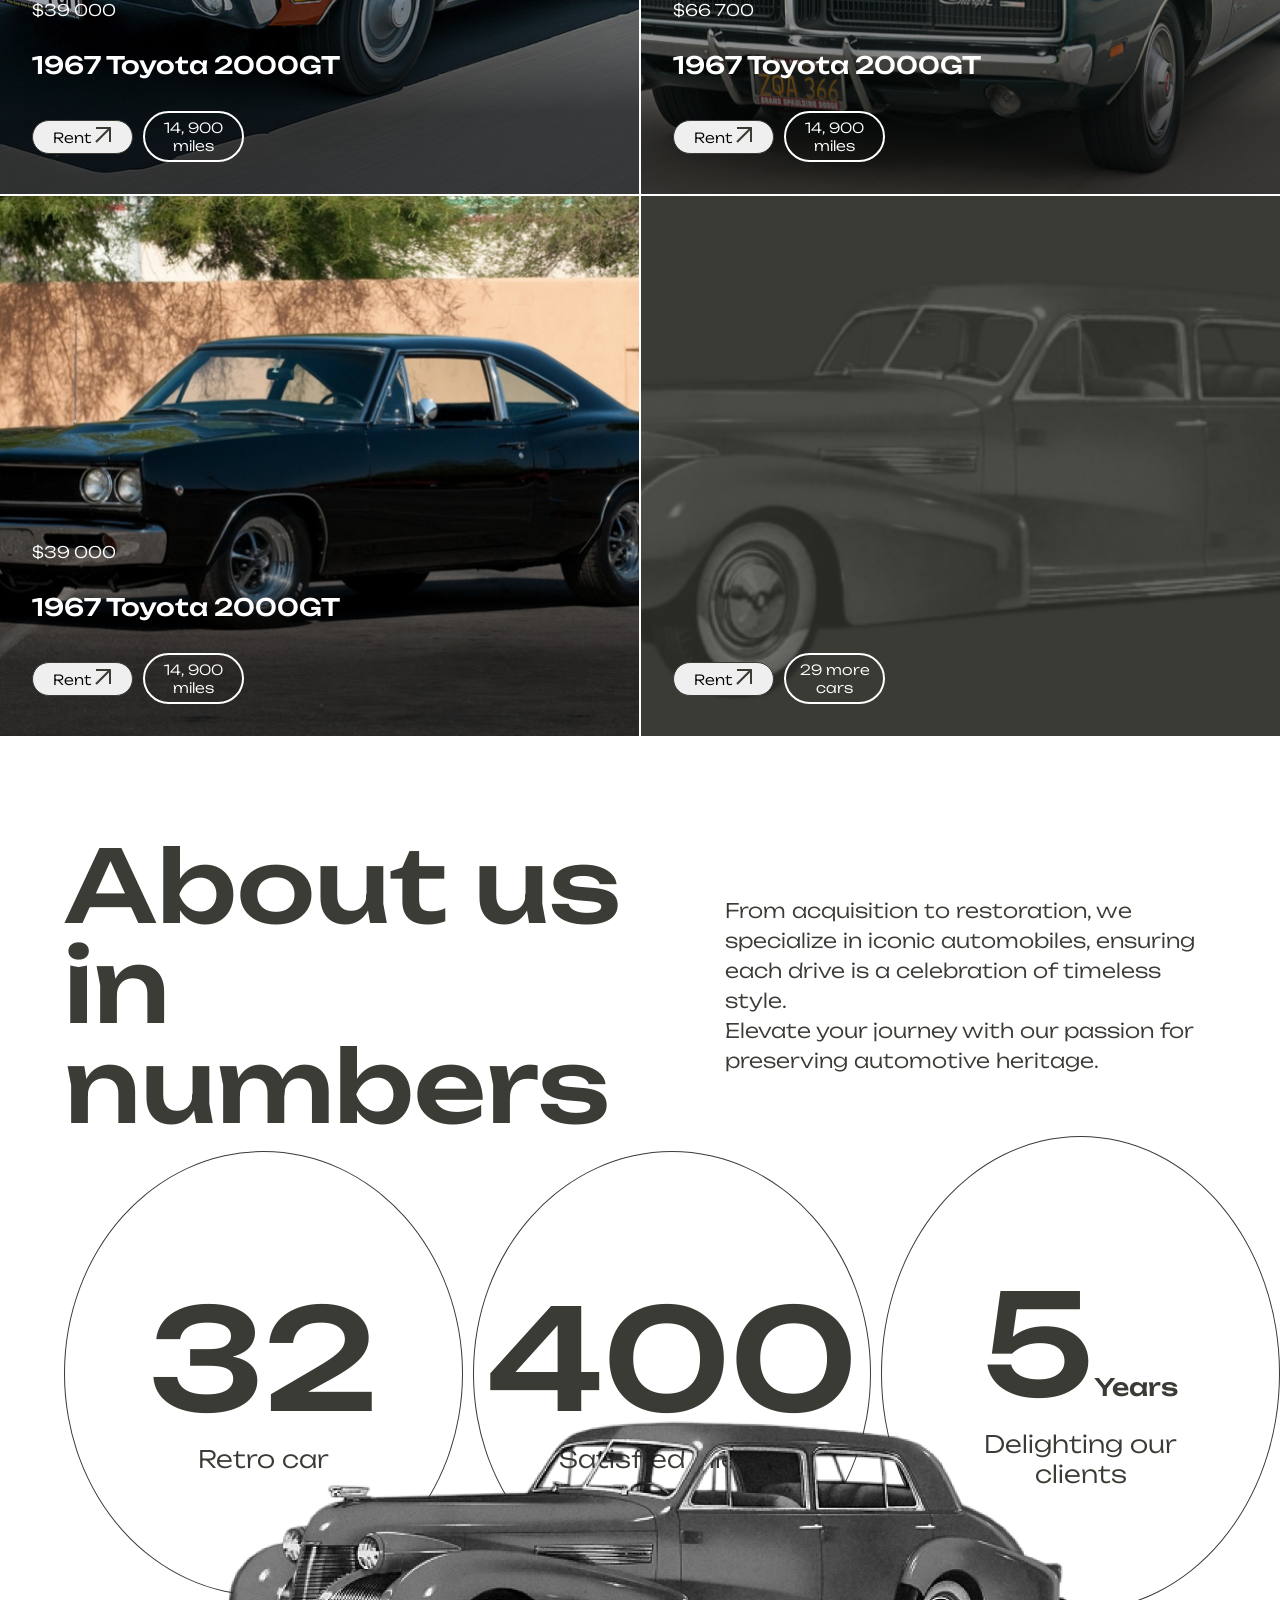
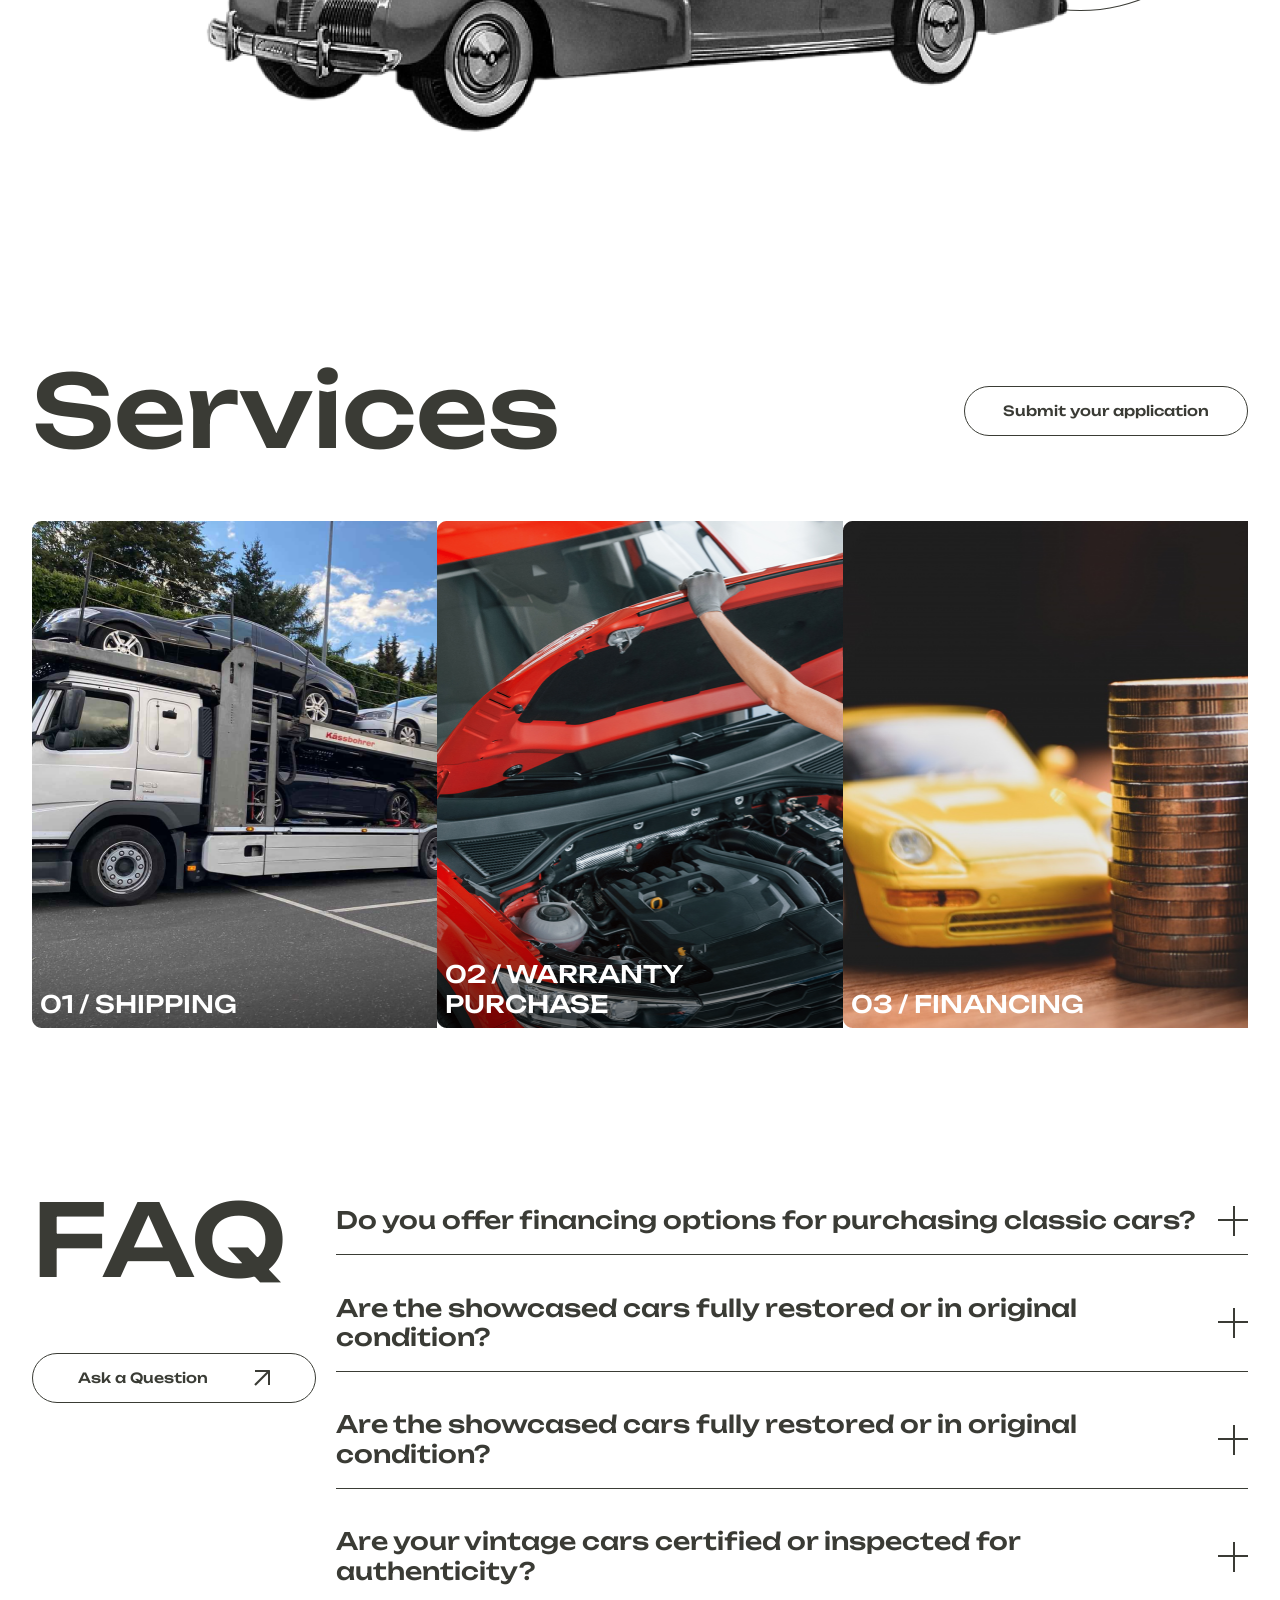
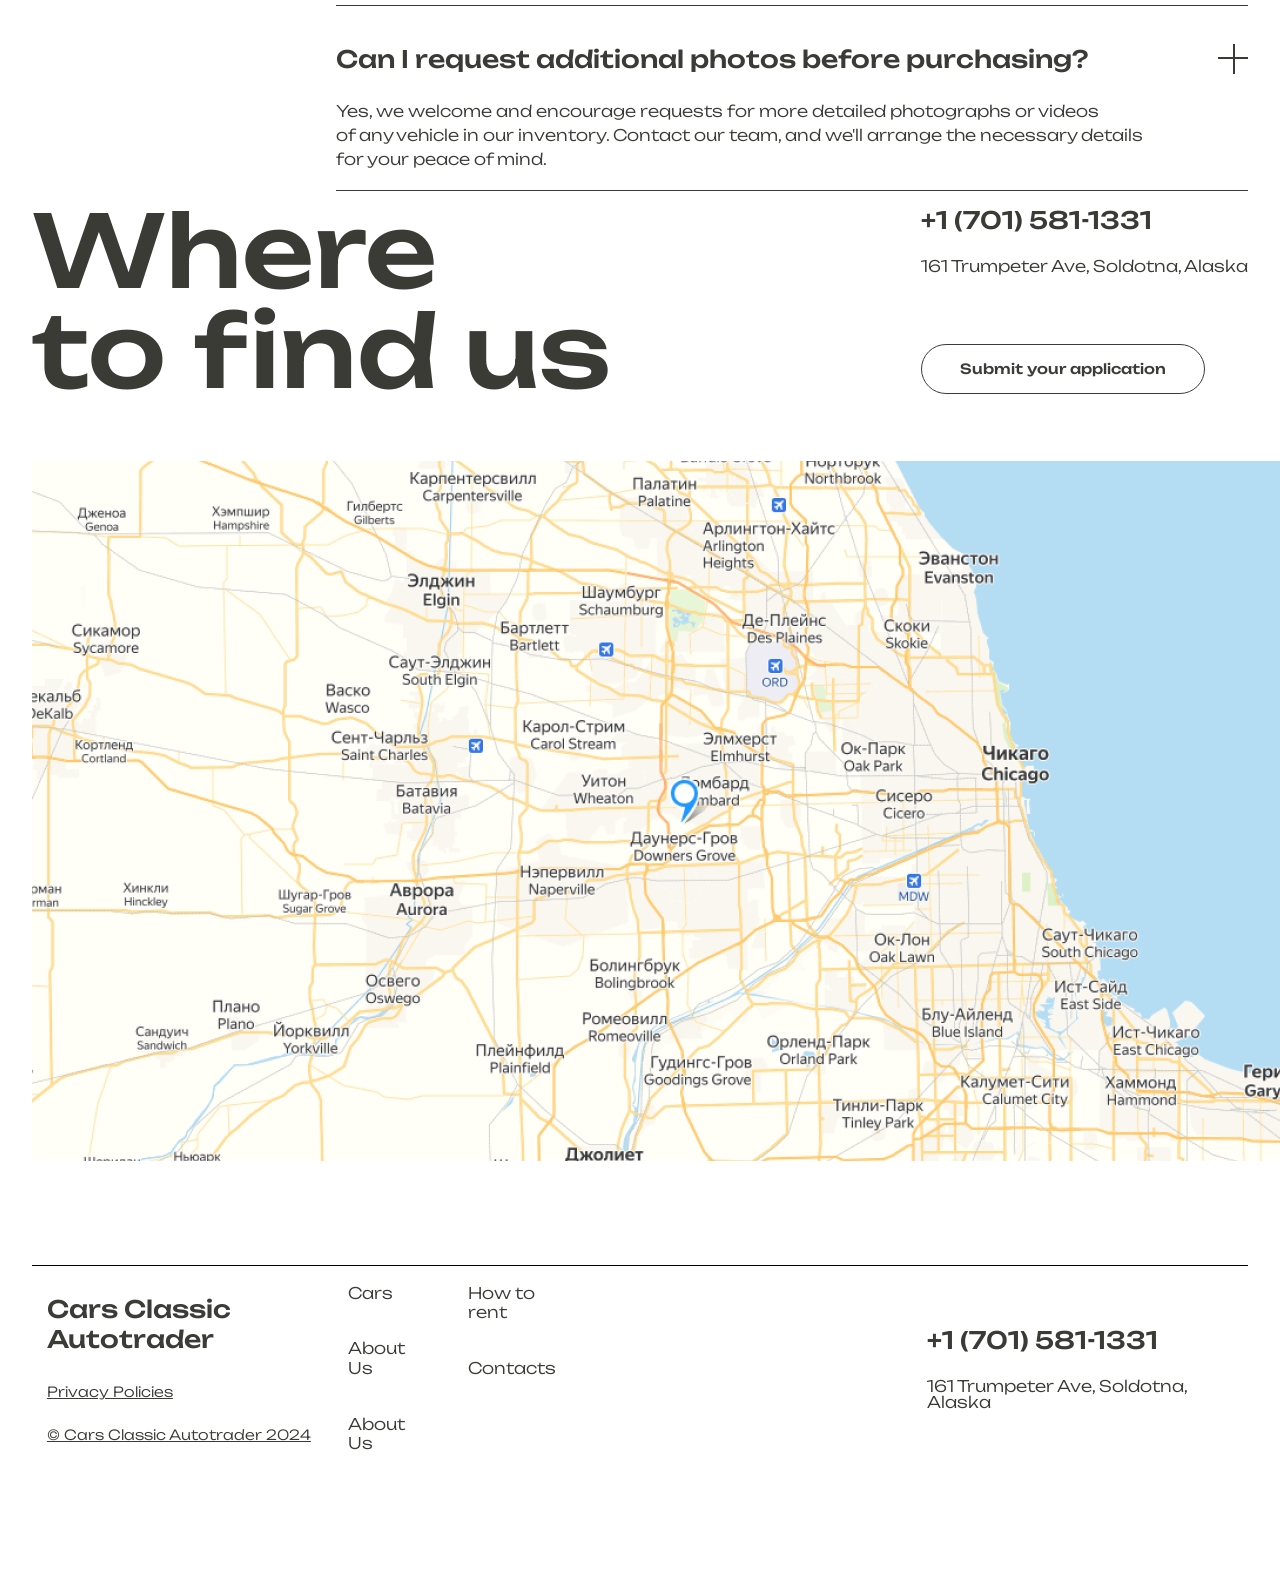
==== commit bec476db: "Merge branch 'main' of https://github.com/Obito1012/Retro-cars" ====
--- a/index.html
+++ b/index.html
@@ -40,7 +40,7 @@
 		<h1>Retro cars 1960-1970</h1>
 		<div class  ="header-text">
 		<p>Vintage retro <br> cars USA</p>
-		<button class="btn">Find a car <img src="icons/Vector 1.png" alt="#"></button>
+		<button class="btn">Find a car <img src="icons/Vector 2.png" alt="#"></button>
 		</div>
 	</div>
 	</header>
@@ -54,7 +54,7 @@
 		<p>$39 000</p>
 		<h1>1967 Toyota 2000GT</h1>
 		<div class="car-text">
-			<button class="btn">Rent <img src="icons/Vector 1.png" alt="#"></button>
+			<button class="btn">Rent <img src="icons/Vector 2.png" alt="#"></button>
 			<div class="card-num">
 			14, 900 miles
 			</div>
@@ -66,7 +66,7 @@
 		<p>$66 700</p>
 		<h1>1967 Toyota 2000GT</h1>
 		<div class="car-text">
-			<button class="btn">Rent <img src="icons/Vector 1.png" alt="#"></button>
+			<button class="btn">Rent <img src="icons/Vector 2.png" alt="#"></button>
 			<div class="card-num">
 			14, 900 miles
 			</div>
@@ -77,7 +77,7 @@
 		<p>$39 000</p>
 		<h1>1967 Toyota 2000GT</h1>
 		<div class="car-text">
-			<button class="btn">Rent <img src="icons/Vector 1.png" alt="#"></button>
+			<button class="btn">Rent <img src="icons/Vector 2.png" alt="#"></button>
 			<div class="card-num">
 			14, 900 miles
 			</div>
@@ -88,7 +88,7 @@
 		<p>$66 700</p>
 		<h1>1967 Toyota 2000GT</h1>
 		<div class="car-text">
-			<button class="btn">Rent <img src="icons/Vector 1.png" alt="#"></button>
+			<button class="btn">Rent <img src="icons/Vector 2.png" alt="#"></button>
 			<div class="card-num">
 			14, 900 miles
 			</div>
@@ -99,7 +99,7 @@
 		<p>$39 000</p>
 		<h1>1967 Toyota 2000GT</h1>
 		<div class="car-text">
-			<button class="btn">Rent <img src="icons/Vector 1.png" alt="#"></button>
+			<button class="btn">Rent <img src="icons/Vector 2.png" alt="#"></button>
 			<div class="card-num">
 			14, 900 miles
 			</div>
@@ -108,8 +108,8 @@
 		<div class="card bg6 bg-diff">
 		<img class="car-img" src="img/7016c2ede1e3fc3b358792263629dc44 1.png" alt="#">
 		<div class="car-text">
-			<button class="btn last">Rent <img src="icons/Vector 1.png" alt="#"></button>
-			<button class="btn first">All cars <img src="icons/Vector 1.png" alt="#"></button>
+			<button class="btn last">Rent <img src="icons/Vector 2.png" alt="#"></button>
+			<button class="btn first">All cars <img src="icons/Vector 2.png" alt="#"></button>
 			<div class="card-num">
 			29 more cars
 			</div>
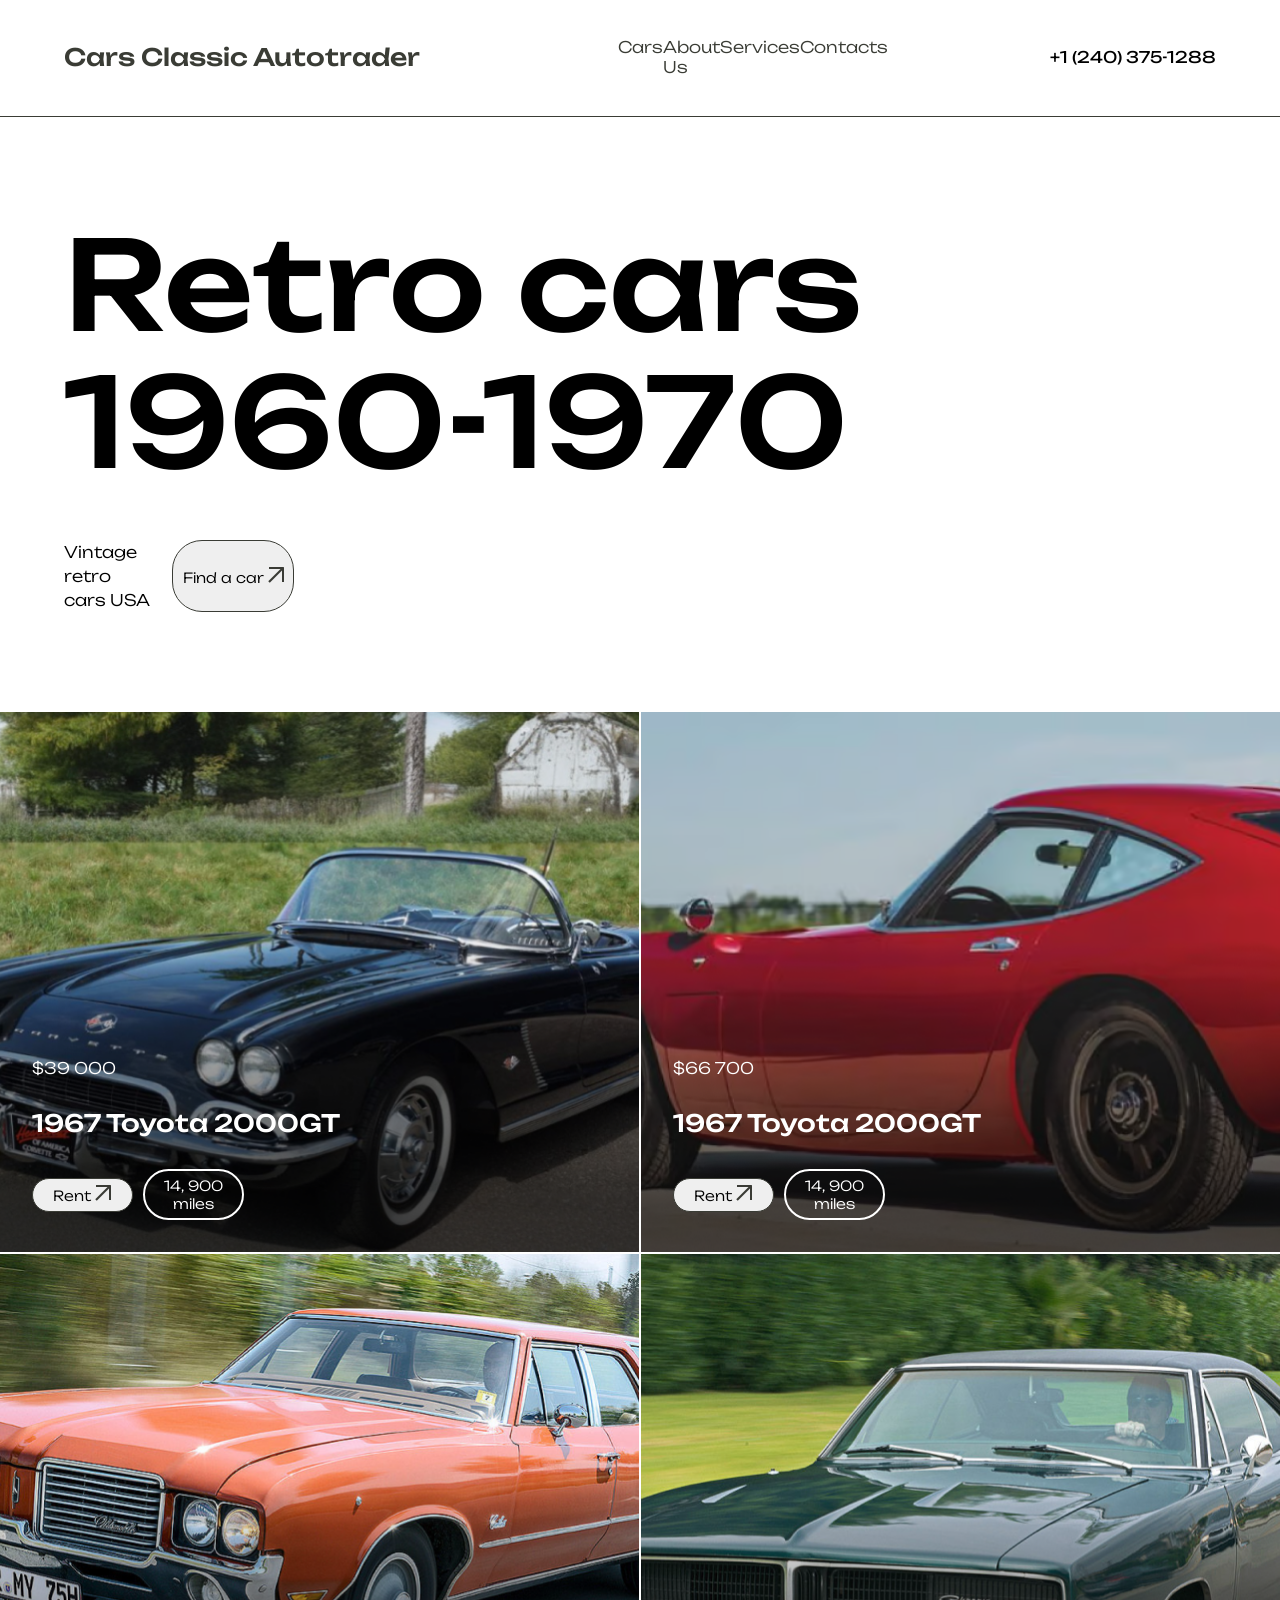
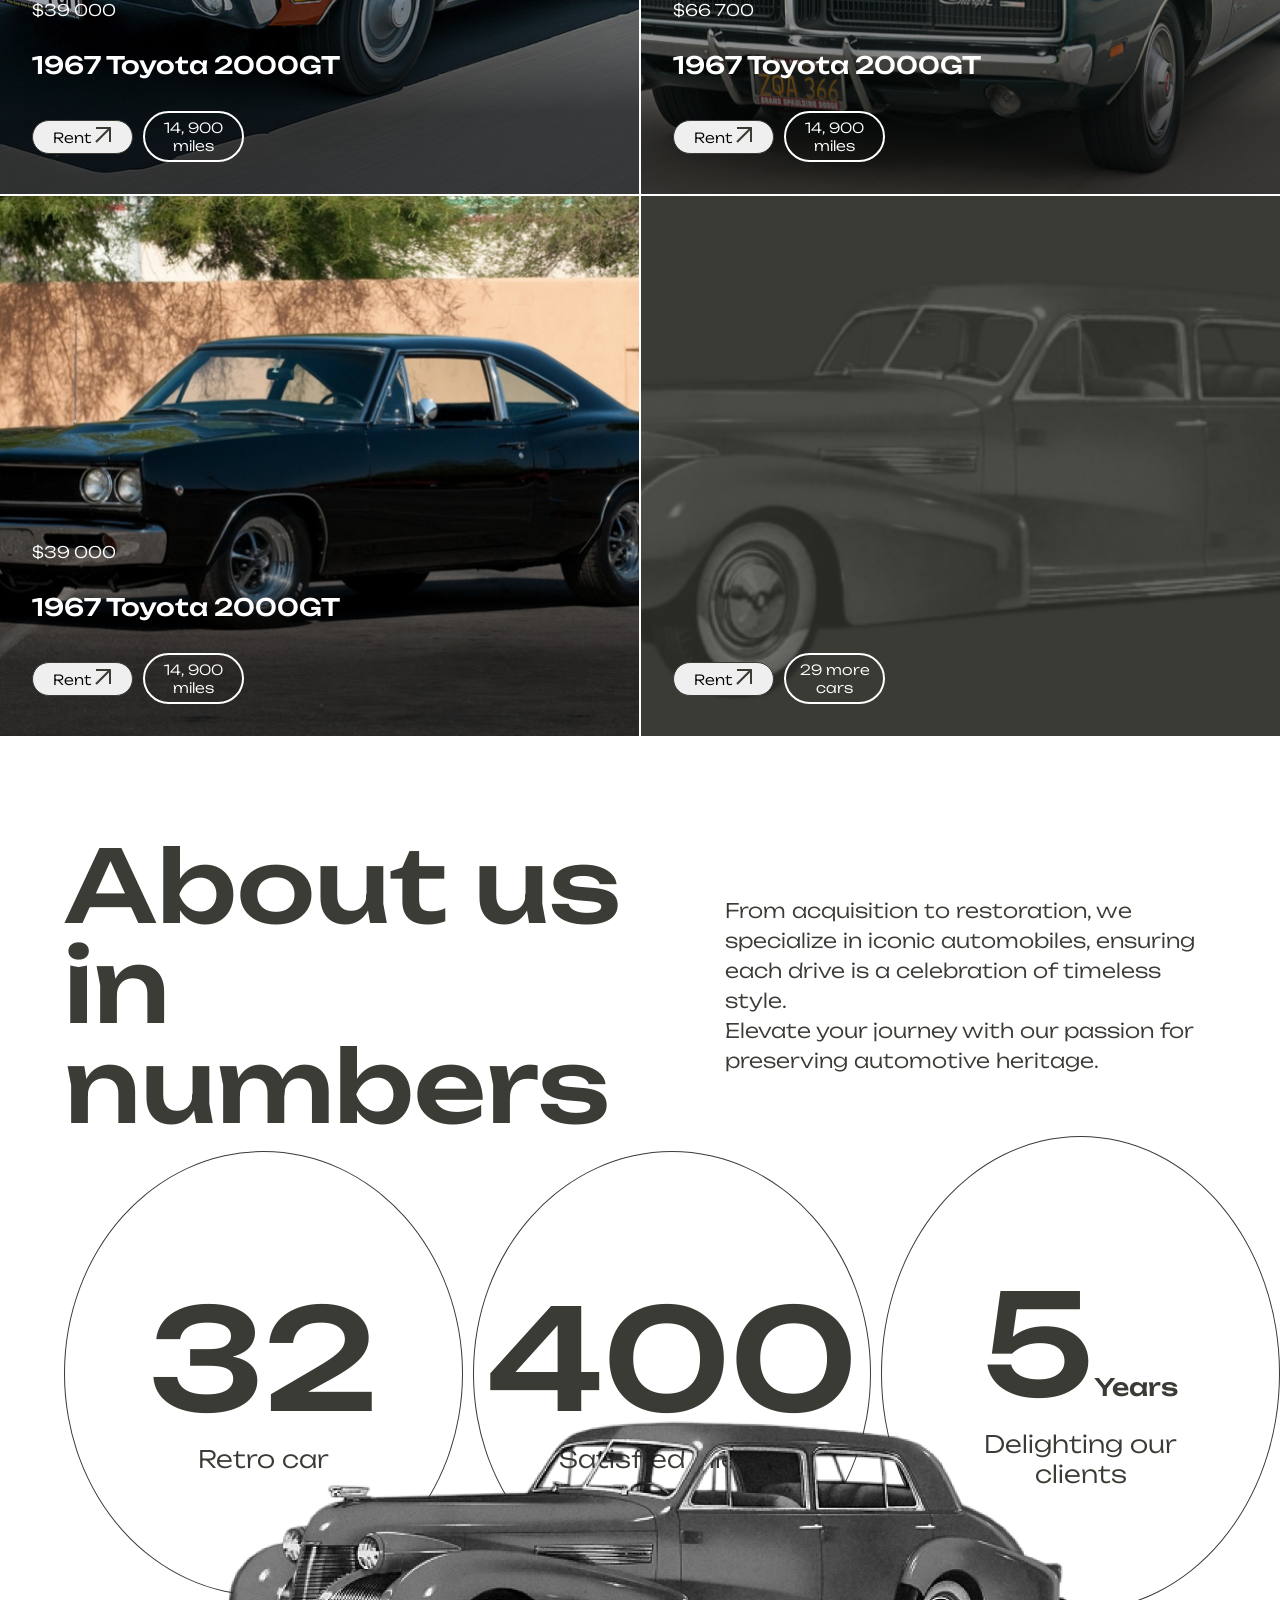
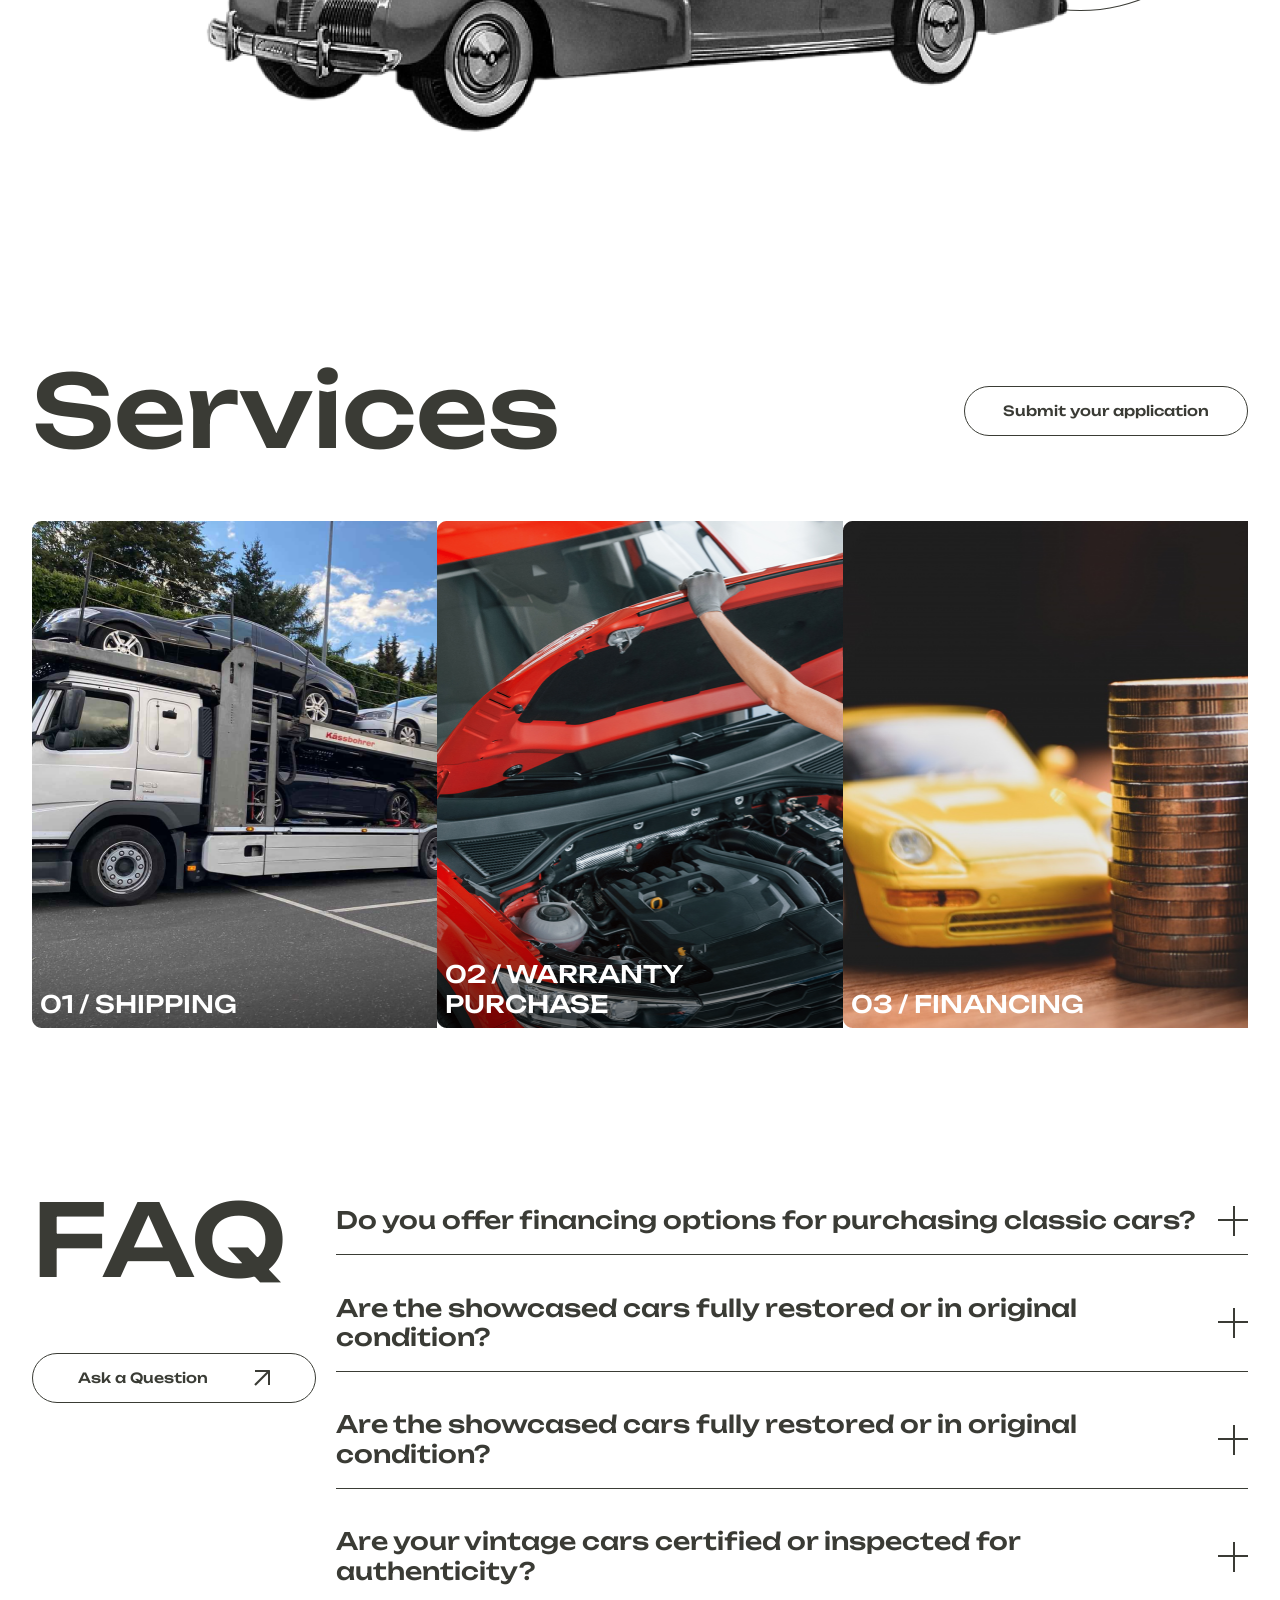
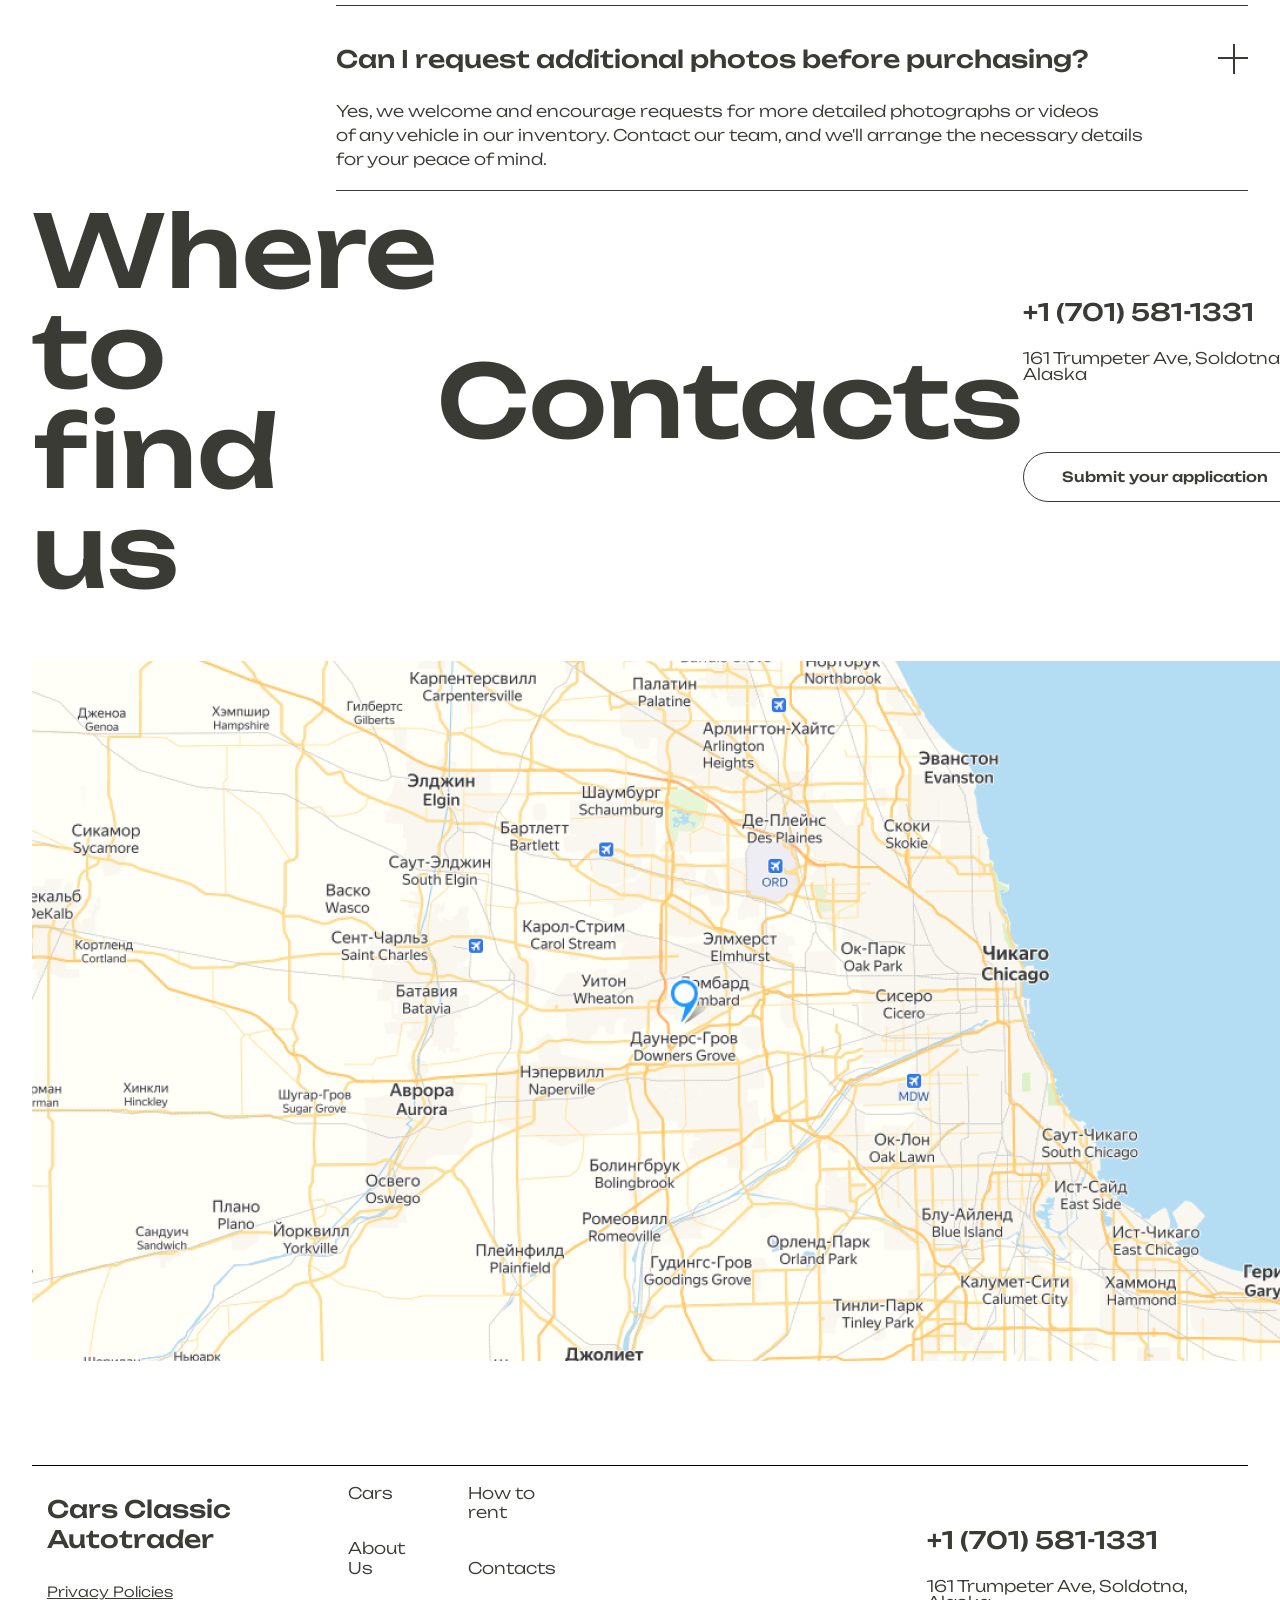
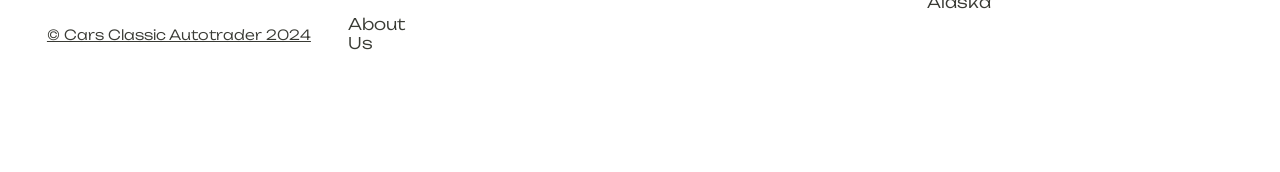
==== commit 27b8f40a: "Add files via upload" ====
--- a/index.html
+++ b/index.html
@@ -1,263 +1,259 @@
-<!DOCTYPE html>
-<html lang="en">
-<head>
-  <meta charset="UTF-8">
-  <meta name="viewport" content="width=device-width, initial-scale=1.0">
-  <title>Document</title>
-  <link rel="stylesheet" href="style.css">
-  <link rel="stylesheet" href="media.css">
-  <link rel="preconnect" href="https://fonts.googleapis.com">
-  <link rel="preconnect" href="https://fonts.gstatic.com" crossorigin>
-  <link href="https://fonts.googleapis.com/css2?family=Unbounded:wght@200..900&display=swap" rel="stylesheet">
-</head>
-<body>
-	<nav>
-		<div class="navbar">
-
-		<div class="nav-logo">
-			<h2>Cars Classic Autotrader</h2>
-		</div>
-
-		<div class="nav-link">
-			<a href="#">Cars</a>
-			<a href="#">About Us</a>
-			<a href="#">Services</a>
-			<a href="#">Contacts</a>
-		</div>
-
-		<div class="nav-num">
-			<p> +1 (240) 375-1288</p>
-		</div>
-
-		<div class="nav-burger">
-			<img src="icons/Vector.png" alt="">
-		</div>
-
-		</div>
-	</nav>
-	<header>
-	<div class="header">
-		<h1>Retro cars 1960-1970</h1>
-		<div class  ="header-text">
-		<p>Vintage retro <br> cars USA</p>
-		<button class="btn">Find a car <img src="icons/Vector 2.png" alt="#"></button>
-		</div>
-	</div>
-	</header>
-	<main>
-
-	<div class="grid-container">
-
-		<div class="card bg1">
-		<img class="car-img" src="img/Rectangle 12.png" alt="#">
-		
-		<p>$39 000</p>
-		<h1>1967 Toyota 2000GT</h1>
-		<div class="car-text">
-			<button class="btn">Rent <img src="icons/Vector 2.png" alt="#"></button>
-			<div class="card-num">
-			14, 900 miles
-			</div>
-		</div>
-		</div>
-
-		<div class="card bg2">
-		<img class="car-img" src="img/Rectangle 13.png" alt="#">
-		<p>$66 700</p>
-		<h1>1967 Toyota 2000GT</h1>
-		<div class="car-text">
-			<button class="btn">Rent <img src="icons/Vector 2.png" alt="#"></button>
-			<div class="card-num">
-			14, 900 miles
-			</div>
-		</div>
-		</div>
-		<div class="card bg3">
-		<img class="car-img" src="img/Rectangle 12 (2).png" alt="#">
-		<p>$39 000</p>
-		<h1>1967 Toyota 2000GT</h1>
-		<div class="car-text">
-			<button class="btn">Rent <img src="icons/Vector 2.png" alt="#"></button>
-			<div class="card-num">
-			14, 900 miles
-			</div>
-		</div>
-		</div>
-		<div class="card bg4">
-		<img class="car-img" src="img/Rectangle 12 (1).png" alt="#">
-		<p>$66 700</p>
-		<h1>1967 Toyota 2000GT</h1>
-		<div class="car-text">
-			<button class="btn">Rent <img src="icons/Vector 2.png" alt="#"></button>
-			<div class="card-num">
-			14, 900 miles
-			</div>
-		</div>
-		</div>
-		<div class="card bg5">
-		<img class="car-img" src="img/Rectangle 13 (1).png" alt="#">
-		<p>$39 000</p>
-		<h1>1967 Toyota 2000GT</h1>
-		<div class="car-text">
-			<button class="btn">Rent <img src="icons/Vector 2.png" alt="#"></button>
-			<div class="card-num">
-			14, 900 miles
-			</div>
-		</div>
-		</div>
-		<div class="card bg6 bg-diff">
-		<img class="car-img" src="img/7016c2ede1e3fc3b358792263629dc44 1.png" alt="#">
-		<div class="car-text">
-			<button class="btn last">Rent <img src="icons/Vector 2.png" alt="#"></button>
-			<button class="btn first">All cars <img src="icons/Vector 2.png" alt="#"></button>
-			<div class="card-num">
-			29 more cars
-			</div>
-		</div>
-		</div>
-	</div>
-	</main>
-	<section class="about_section">
-		<div class="about">
-			<div class="about_txt">
-				<h1>About us <br> in numbers</h1>
-				<p>From acquisition to restoration, we <br> specialize in iconic automobiles, ensuring <br> each drive is a celebration of timeless style. <br> Elevate your journey with our passion for <br> preserving automotive heritage.</p>
-			</div>
-		</div>
-		<div class="circle">
-			<div class="circle_div">
-				<h1>32</h1>
-				<p>Retro car</p>
-			</div>
-			<div class="circle_div">
-				<h1>400</h1>
-				<p>Satisfied clients</p>
-			</div>
-			<div class="circle_div">
-				<div class="circle_div_inner">
-					<h1>5</h1>
-					<h6>Years</h6>
-				</div>
-				<p>Delighting our clients</p>
-			</div>
-		</div>
-		<div class="circle_img">
-			<img src="img/7016c2ede1e3fc3b358792263629dc44 1 (1).png" alt="#">	
-		</div>
-	</section>
-	<section class="services">
-		<div class="services_txt">
-			<h1>Services</h1>
-			<button>Submit your application</button>
-		</div>
-		<div class="services_img">
-			<div class="services_div s1">
-				<p>01 / SHIPPING</p>
-			</div>
-			<div class="services_div s2">
-				<p>02 / WARRANTY PURCHASE</p>
-			</div>
-			<div class="services_div s3">
-				<p>03 / FINANCING</p>
-			</div>
-		</div>
-		<button class="services_btn">Submit your application</button>
-	</section>
-	<section class="FAQ">
-		<div class="faq_head">
-			<h1>FAQ</h1>
-			<button class="faq_btn">
-				<p>Ask a Question</p>
-				<img src="icons/Vector 2.png" alt="#">
-			</button>
-		</div>
-		<div class="faq_head2">
-			<h1>FAQ</h1>
-		</div>
-		<div class="faq_div">
-			<div class="faq_txt">
-				<h5>Do you offer financing options for purchasing classic cars?</h5>
-				<button class="faq_txt_btn"><img src="icons/Group 26.png" alt="#"></button>
-			</div>
-			<div class="faq_txt">
-				<h5>Are the showcased cars fully restored or in original condition?</h5>
-				<button class="faq_txt_btn"><img src="icons/Group 26.png" alt="#"></button>
-			</div>
-			<div class="faq_txt">
-				<h5>Are the showcased cars fully restored or in original condition?</h5>
-				<button class="faq_txt_btn"><img src="icons/Group 26.png" alt="#"></button>
-			</div>
-			<div class="faq_txt">
-				<h5>Are your vintage cars certified or inspected for authenticity?</h5>
-				<button class="faq_txt_btn"><img src="icons/Group 26.png" alt="#"></button>
-			</div>
-			<div class="faq_txt" style="flex-direction: column;align-items: flex-start;">
-				<div class="txt_faq" style="width: 100%;display: flex;flex-direction: row;justify-content: space-between;align-items: center;">
-					<h5>Can I request additional photos before purchasing?</h5>
-					<button class="faq_txt_btn"><img src="icons/Group 26.png" alt="#"></button>
-				</div>
-				<div class="faq_txtt">
-					<p>Yes, we welcome and encourage requests for more detailed photographs or videos <br> of any vehicle in our inventory. Contact our team, and we'll arrange the necessary details <br> for your peace of mind.</p>
-				</div>
-			</div>
-			<button class="faq_btn2">
-				<p>Ask a Question</p>
-				<img src="icons/Vector 1.png" alt="#">
-			</button>
-		</div>
-	</section>
-	<section class="map">
-		<div class="map_txt">
-			<h1>Where <br> to find us</h1>
-			<div class="map_txt_txt">
-				<div class="map_link">
-				<a href="#">+1 (701) 581-1331</a>
-				<p>161 Trumpeter Ave, Soldotna, Alaska</p>
-				</div>
-				<button class="map_btn">Submit your application</button>
-			</div>
-		</div>
-		<img class="map_img1" src="img/Rectangle 14.png" alt="#">
-		<img class="map_img2" src="img/Rectangle 15.png" alt="#">
-		<div class="map_txt2">
-			<h1>Where <br> to find us</h1>
-			<div class="map_txt_txt">
-				<div class="map_link">
-				<a href="#">+1 (701) 581-1331</a>
-				<p>161 Trumpeter Ave, Soldotna, Alaska</p>
-				</div>
-				<button class="map_btn2">Submit your application</button>
-			</div>
-		</div>
-	</section>
-	<footer>
-		<div class="footer_main">
-			<h3>Cars Classic Autotrader</h3>
-			<a class="main_link1" href="#">Privacy Policies</a>
-			<a class="main_link2" href="#">© Cars Classic Autotrader 2024</a>
-		</div>
-		<div class="footer_main2">
-			<h3>Cars Classic Autotrader</h3>
-		</div>
-		<div class="footer_second">
-			<div class="footer_1st">
-				<a class="second_link1" href="#">Cars</a>
-				<a class="second_link1" href="#">About Us</a>
-				<a class="second_link1" href="#">About Us</a>
-			</div>
-			<div class="footer_2nd">
-				<a href="#">How to rent</a>
-				<a href="#">Contacts</a>
-			</div>
-		</div>
-		<div class="footer_link">
-			<a href="#">+1 (701) 581-1331</a>
-			<p>161 Trumpeter Ave, Soldotna, Alaska</p>
-		</div>
-		<div class="footer_link2">
-			<a class="main_link1" href="#">Privacy Policies</a>
-			<a class="main_link2" href="#">© Cars Classic Autotrader 2024</a>
-		</div>
-	</footer>
-</body>
+<!DOCTYPE html>
+<html lang="en">
+<head>
+  <meta charset="UTF-8">
+  <meta name="viewport" content="width=device-width, initial-scale=1.0">
+  <title>Document</title>
+  <link rel="stylesheet" href="style.css">
+  <link rel="stylesheet" href="media.css">
+  <link rel="preconnect" href="https://fonts.googleapis.com">
+  <link rel="preconnect" href="https://fonts.gstatic.com" crossorigin>
+  <link href="https://fonts.googleapis.com/css2?family=Unbounded:wght@200..900&display=swap" rel="stylesheet">
+</head>
+<body>
+	<nav>
+		<div class="navbar">
+		<div class="nav-logo">
+			<h2>Cars Classic Autotrader</h2>
+		</div>
+		<div class="nav-link">
+			<a href="cars.html">Cars</a>
+			<a href="about.html">About Us</a>
+			<a href="services.html">Services</a>
+			<a href="contacts.html">Contacts</a>
+		</div>
+		<div class="nav-num">
+			<p> +1 (240) 375-1288</p>
+		</div>
+		<div class="nav-burger">
+			<img src="icons/Vector.png" alt="">
+		</div>
+		</div>
+	</nav>
+	<header>
+	<div class="header">
+		<h1>Retro cars 1960-1970</h1>
+		<div class  ="header-text">
+		<p>Vintage retro <br> cars USA</p>
+		<button class="btn">Find a car <img src="icons/Vector 2.png" alt="#"></button>
+		</div>
+	</div>
+	</header>
+	<main>
+
+	<div class="grid-container">
+
+		<div class="card bg1">
+		<img class="car-img" src="img/Rectangle 12.png" alt="#">
+		
+		<p>$39 000</p>
+		<h1>1967 Toyota 2000GT</h1>
+		<div class="car-text">
+			<button class="btn">Rent <img src="icons/Vector 2.png" alt="#"></button>
+			<div class="card-num">
+			14, 900 miles
+			</div>
+		</div>
+		</div>
+
+		<div class="card bg2">
+		<img class="car-img" src="img/Rectangle 13.png" alt="#">
+		<p>$66 700</p>
+		<h1>1967 Toyota 2000GT</h1>
+		<div class="car-text">
+			<button class="btn">Rent <img src="icons/Vector 2.png" alt="#"></button>
+			<div class="card-num">
+			14, 900 miles
+			</div>
+		</div>
+		</div>
+		<div class="card bg3">
+		<img class="car-img" src="img/Rectangle 12 (2).png" alt="#">
+		<p>$39 000</p>
+		<h1>1967 Toyota 2000GT</h1>
+		<div class="car-text">
+			<button class="btn">Rent <img src="icons/Vector 2.png" alt="#"></button>
+			<div class="card-num">
+			14, 900 miles
+			</div>
+		</div>
+		</div>
+		<div class="card bg4">
+		<img class="car-img" src="img/Rectangle 12 (1).png" alt="#">
+		<p>$66 700</p>
+		<h1>1967 Toyota 2000GT</h1>
+		<div class="car-text">
+			<button class="btn">Rent <img src="icons/Vector 2.png" alt="#"></button>
+			<div class="card-num">
+			14, 900 miles
+			</div>
+		</div>
+		</div>
+		<div class="card bg5">
+		<img class="car-img" src="img/Rectangle 13 (1).png" alt="#">
+		<p>$39 000</p>
+		<h1>1967 Toyota 2000GT</h1>
+		<div class="car-text">
+			<button class="btn">Rent <img src="icons/Vector 2.png" alt="#"></button>
+			<div class="card-num">
+			14, 900 miles
+			</div>
+		</div>
+		</div>
+		<div class="card bg6 bg-diff">
+		<img class="car-img" src="img/7016c2ede1e3fc3b358792263629dc44 1.png" alt="#">
+		<div class="car-text">
+			<button class="btn last">Rent <img src="icons/Vector 2.png" alt="#"></button>
+			<button class="btn first">All cars <img src="icons/Vector 2.png" alt="#"></button>
+			<div class="card-num">
+			29 more cars
+			</div>
+		</div>
+		</div>
+	</div>
+	</main>
+	<section class="about_section">
+		<div class="about">
+			<div class="about_txt">
+				<h1>About us <br> in numbers</h1>
+				<p>From acquisition to restoration, we <br> specialize in iconic automobiles, ensuring <br> each drive is a celebration of timeless style. <br> Elevate your journey with our passion for <br> preserving automotive heritage.</p>
+			</div>
+		</div>
+		<div class="circle">
+			<div class="circle_div">
+				<h1>32</h1>
+				<p>Retro car</p>
+			</div>
+			<div class="circle_div">
+				<h1>400</h1>
+				<p>Satisfied clients</p>
+			</div>
+			<div class="circle_div">
+				<div class="circle_div_inner">
+					<h1>5</h1>
+					<h6>Years</h6>
+				</div>
+				<p>Delighting our clients</p>
+			</div>
+		</div>
+		<div class="circle_img">
+			<img src="img/7016c2ede1e3fc3b358792263629dc44 1 (1).png" alt="#">	
+		</div>
+	</section>
+	<section class="services">
+		<div class="services_txt">
+			<h1>Services</h1>
+			<button>Submit your application</button>
+		</div>
+		<div class="services_img">
+			<div class="services_div s1">
+				<p>01 / SHIPPING</p>
+			</div>
+			<div class="services_div s2">
+				<p>02 / WARRANTY PURCHASE</p>
+			</div>
+			<div class="services_div s3">
+				<p>03 / FINANCING</p>
+			</div>
+		</div>
+		<button class="services_btn">Submit your application</button>
+	</section>
+	<section class="FAQ">
+		<div class="faq_head">
+			<h1>FAQ</h1>
+			<button class="faq_btn">
+				<p>Ask a Question</p>
+				<img src="icons/Vector 2.png" alt="#">
+			</button>
+		</div>
+		<div class="faq_head2">
+			<h1>FAQ</h1>
+		</div>
+		<div class="faq_div">
+			<div class="faq_txt">
+				<h5>Do you offer financing options for purchasing classic cars?</h5>
+				<button class="faq_txt_btn"><img src="icons/Group 26.png" alt="#"></button>
+			</div>
+			<div class="faq_txt">
+				<h5>Are the showcased cars fully restored or in original condition?</h5>
+				<button class="faq_txt_btn"><img src="icons/Group 26.png" alt="#"></button>
+			</div>
+			<div class="faq_txt">
+				<h5>Are the showcased cars fully restored or in original condition?</h5>
+				<button class="faq_txt_btn"><img src="icons/Group 26.png" alt="#"></button>
+			</div>
+			<div class="faq_txt">
+				<h5>Are your vintage cars certified or inspected for authenticity?</h5>
+				<button class="faq_txt_btn"><img src="icons/Group 26.png" alt="#"></button>
+			</div>
+			<div class="faq_txt" style="flex-direction: column;align-items: flex-start;">
+				<div class="txt_faq" style="width: 100%;display: flex;flex-direction: row;justify-content: space-between;align-items: center;">
+					<h5>Can I request additional photos before purchasing?</h5>
+					<button class="faq_txt_btn"><img src="icons/Group 26.png" alt="#"></button>
+				</div>
+				<div class="faq_txtt">
+					<p>Yes, we welcome and encourage requests for more detailed photographs or videos <br> of any vehicle in our inventory. Contact our team, and we'll arrange the necessary details <br> for your peace of mind.</p>
+				</div>
+			</div>
+			<button class="faq_btn2">
+				<p>Ask a Question</p>
+				<img src="icons/Vector 1.png" alt="#">
+			</button>
+		</div>
+	</section>
+	<section class="map">
+		<div class="map_txt">
+			<h1 id="1">Where <br> to find us</h1>
+			<h1 id="2">Contacts</h1>
+			<div class="map_txt_txt">
+				<div class="map_link">
+				<a href="#">+1 (701) 581-1331</a>
+				<p>161 Trumpeter Ave, Soldotna, Alaska</p>
+				</div>
+				<button class="map_btn">Submit your application</button>
+			</div>
+		</div>
+		<img class="map_img1" src="img/Rectangle 14.png" alt="#">
+		<img class="map_img2" src="img/Rectangle 15.png" alt="#">
+		<div class="map_txt2">
+			<h1>Where <br> to find us</h1>
+			<div class="map_txt_txt">
+				<div class="map_link">
+				<a href="#">+1 (701) 581-1331</a>
+				<p>161 Trumpeter Ave, Soldotna, Alaska</p>
+				</div>
+				<button class="map_btn2">Submit your application</button>
+			</div>
+		</div>
+	</section>
+	<footer>
+		<div class="footer_main">
+			<h3>Cars Classic Autotrader</h3>
+			<a class="main_link1" href="#">Privacy Policies</a>
+			<a class="main_link2" href="#">© Cars Classic Autotrader 2024</a>
+		</div>
+		<div class="footer_main2">
+			<h3>Cars Classic Autotrader</h3>
+		</div>
+		<div class="footer_second">
+			<div class="footer_1st">
+				<a class="second_link1" href="#">Cars</a>
+				<a class="second_link1" href="#">About Us</a>
+				<a class="second_link1" href="#">About Us</a>
+			</div>
+			<div class="footer_2nd">
+				<a href="#">How to rent</a>
+				<a href="#">Contacts</a>
+			</div>
+		</div>
+		<div class="footer_link">
+			<a href="#">+1 (701) 581-1331</a>
+			<p>161 Trumpeter Ave, Soldotna, Alaska</p>
+		</div>
+		<div class="footer_link2">
+			<a class="main_link1" href="#">Privacy Policies</a>
+			<a class="main_link2" href="#">© Cars Classic Autotrader 2024</a>
+		</div>
+	</footer>
+</body>
 </html>
--- a/media.css
+++ b/media.css
@@ -1,378 +1,375 @@
-@media (max-width:360px) {
-    .nav-burger{
-      display: block;
-    }
-    .nav-link,.nav-num{
-      display: none;
-    }
-    .header > h1{
-      width: 100%;
-      font-size: 32px;
-      font-weight: 500;
-      line-height: 35.2px;
-      text-align: left;
-    }
-    .header-text{
-      width: 100%;
-      display: flex;
-      flex-direction: column;
-    }
-    .header-text >p{
-      margin-bottom: 30px;
-      font-family: "Unbounded", sans-serif;
-      font-optical-sizing: auto;
-      font-style: normal;
-      font-size: 16px;
-      font-weight: 300;
-      line-height: 24px;
-      text-align: left;
-    }
-    .header-text >p > br{
-      display: none;
-    }
-    .header-text > .btn{
-      color: white;
-      background-color: #3A3B35;
-    }
-    .grid-container{
-      width: 100%;
-      grid-template-columns: 1fr;
-      color: #3A3B35 !important;
-    }
-    .car-img{
-      width: 100%;
-      display: block;
-    }
-    .bg1,.bg2,.bg3,.bg4,.bg5,.bg6{
-      background: none;
-    }
-    .card{
-      width: 100%;
-      padding: 0;
-    }
-    .card > h1{
-      color: #3A3B35;
-      margin: 30px 0 0 30px ;
-    }
-    .card > p{
-      margin: 30px 0 0 30px ;
-      color: #3A3B35;
-    }
-    .car-text{
-      margin: 30px 0 0 30px ;
-      width: 90%;
-      justify-content: flex-start;
-      align-items: flex-start;
-      display: flex;
-      flex-direction: column-reverse;
-    }
-    .card-num{
-      color: #3A3B35;
-      border: 2px solid #3A3B35;
-    }
-    .car-text > .btn{
-      margin-top: 30px;
-      background-color: #3A3B35;
-      color: white;
-      width: 100%;
-    }
-    .last{
-      display: none;
-    }
-    .first{
-      display: block;
-    }
-    .about_txt{
-      flex-direction: column;
-    }
-    .about_txt > h1{
-      font-family: Unbounded;
-      font-size: 32px;
-      font-weight: 500;
-      line-height: 35.2px;
-      text-align: left;
-      color: #3A3B35;      
-    }
-    .about_txt > p{
-      font-family: Unbounded;
-      font-size: 16px;
-      font-weight: 300;
-      line-height: 24px;
-      text-align: left;
-      color: #3A3B35;      
-	}
-	.circle{
-		grid-template-columns: 1fr;
-	}
-  .circle_div > h1{
-    font-family: Unbounded;
-    font-size: 64px;
-    font-weight: 500;
-    line-height: 79.36px;
-    text-align: left;    
-  }
-  .circle_div > p{
-    font-family: Unbounded;
-    font-size: 16px;
-    font-weight: 300;
-    line-height: 19.84px;
-    text-align: left;    
-  }
-  .circle_div_inner > h1{
-    font-family: Unbounded;
-    font-size: 64px;
-    font-weight: 500;
-    line-height: 79.36px;
-    text-align: left;
-  }
-  .circle_div_inner > h6{
-    font-family: Unbounded;
-    font-size: 24px;
-    font-weight: 500;
-    line-height: 29.76px;
-    text-align: left;      
-  }
-  .circle_img{
-    top: -100px;
-  }
-  .circle_img > img{
-    width: 100%;
-  }
-  .services_txt > h1{
-    font-family: Unbounded;
-    font-size: 32px;
-    font-weight: 500;
-    line-height: 35.2px;
-    text-align: left;    
-  }
-  .services_txt > button{
-    display: none;
-  }
-  .services_img{
-    flex-direction: column;
-    margin: auto;
-    margin-top: 32px;
-    justify-content: center;
-    align-items: center;
-  }
-  .services_div{
-    width: 328px;
-    height: 320px;
-    margin-top: 8px;
-  }
-  .s1{
-    background: url(img/Rectangle\ 16\(1\).png);
-  }
-  .s2{
-    background: url(img/Rectangle\ 16\ \(2\).png);
-  }
-  .s3{
-    background: url(img/Rectangle\ 16\ \(3\).png);
-  }
-  .services_btn{
-    margin-top: 32px;
-    display: inline-block;
-    width: 328px;
-    height: 50px;
-    border-radius: 100px;
-    border: none;
-    font-family: Unbounded;
-    font-size: 14px;
-    font-weight: 500;
-    line-height: 17.36px;
-    text-align: left;
-    color: white;
-    background-color: #3A3C35;
-    text-align: center;
-  }
-  .FAQ{
-    flex-direction: column;
-    margin-top: 60px;
-  }
-  .faq_head{
-    display: none;
-  }
-  .faq_head2{
-    display: block;
-  }
-  .faq_head2 > h1{
-    font-family: Unbounded;
-    font-size: 32px;
-    font-weight: 500;
-    line-height: 35.2px;
-    text-align: left;
-  }
-  .faq_btn{
-    display: none;
-  }
-  .faq_div{
-    margin-top: 32px;
-    width: 100%;
-  }
-  .faq_txt > h5{
-    font-family: Unbounded;
-    font-size: 16px;
-    font-weight: 500;
-    line-height: 19.84px;
-    text-align: left;
-  }
-  .txt_faq{
-    font-family: Unbounded;
-    font-size: 16px;
-    font-weight: 500;
-    line-height: 19.84px;
-    text-align: left;
-  }
-  .faq_txtt > p{
-    font-family: Unbounded;
-    font-size: 16px;
-    font-weight: 300;
-    line-height: 24px;
-    text-align: left;    
-  }
-  .faq_btn2{
-    width: 328px;
-    height: 50px;
-    border: none;
-    border-radius: 100px;
-    background-color: #3A3C35;
-    display: flex;
-    flex-direction: row;
-    justify-content: space-evenly;
-    align-items: center;
-  }
-  .faq_btn2 > p{
-    font-family: Unbounded;
-    font-size: 14px;
-    font-weight: 500;
-    line-height: 17.36px;
-    text-align: left;
-    color: white;
-  }
-  .map{
-    margin: 0;
-  }
-  .map_img1{
-    display: none;   
-  }
-  .map_img2{
-    display: block;
-    margin-top: 60px;
-  }
-  .map_txt{
-    display: none;
-  }
-  .map_txt2{
-    width: 95%;
-    margin: auto;
-    margin-top: 32px;
-    display: flex;
-    justify-content: space-between;
-    align-items: flex-start;
-    flex-direction: column;
-  }
-  .map_txt2 > h1{
-    font-family: Unbounded;
-    font-size: 32px;
-    font-weight: 500;
-    line-height: 35.2px;
-    text-align: left;    
-  }
-  .map_link > a{
-    margin-top: 24px;
-    font-family: Unbounded;
-    font-size: 16px;
-    font-weight: 500;
-    line-height: 16px;
-    text-align: left;    
-    text-decoration: none;
-  }
-  .map_link > p{
-    margin-top: 16px;
-    font-family: Unbounded;
-    font-size: 16px;
-    font-weight: 300;
-    line-height: 16px;
-    text-align: left;
-  }
-  .map_btn2{
-    margin-top: 32px;
-    display: inline-block;
-    width: 329px;
-    height: 50px;
-    border-radius: 100px;
-    font-family: Unbounded;
-    font-size: 14px;
-    font-weight: 500;
-    line-height: 17.36px;
-    text-align: center;
-    color: white;
-    background-color: #3A3C35;
-  }
-  footer{
-    margin: 32px auto;
-    width: 98%;
-    flex-direction: column;
-    padding: 5%;
-    align-items: flex-start;
-  }
-  .footer_main{
-    display: none;
-  }
-  .footer_main2{
-    display: block;
-    width: 100%;
-  }
-  .footer_main2 > h3{
-    font-family: Unbounded;
-    font-size: 14px;
-    font-weight: 500;
-    line-height: 17.36px;
-    text-align: left;    
-    padding: 5%;
-  }
-  .footer_second{
-    width: 100%;
-    justify-content: space-around;
-    align-items: flex-start;
-  }
-  .footer_1st{
-    width: 50%;
-  }
-  .footer_2nd{
-    width: 50%;
-  }
-  .second_link1{
-    padding: 5%;
-  }
-  .footer_2nd > a{
-    padding: 5%;
-  }
-  .footer_link{
-    display: flex;
-    align-items: flex-start;
-    justify-content: center;
-    flex-direction: column;
-  }
-  .footer_link > a{
-    font-family: Unbounded;
-    font-size: 16px;
-    font-weight: 500;
-    line-height: 16px;
-    text-align: left;    
-  }
-  .footer_link > p{
-    font-family: Unbounded;
-    font-size: 16px;
-    font-weight: 300;
-    line-height: 16px;
-    text-align: left;    
-  }
-  .footer_link2{
-    width: 100%;
-    display: block;
-    display: flex;
-    flex-direction: column;
-    align-items: flex-start;
-  }
+@media (max-width:360px) {
+    .nav-burger{
+      display: block;
+    }
+    .nav-link,.nav-num{
+      display: none;
+    }
+    .header > h1{
+      width: 100%;
+      font-size: 32px;
+      font-weight: 500;
+      line-height: 35.2px;
+      text-align: left;
+    }
+    .header-text{
+      width: 100%;
+      display: flex;
+      flex-direction: column;
+    }
+    .header-text >p{
+      margin-bottom: 30px;
+      font-family: "Unbounded", sans-serif;
+      font-optical-sizing: auto;
+      font-style: normal;
+      font-size: 16px;
+      font-weight: 300;
+      line-height: 24px;
+      text-align: left;
+    }
+    .header-text > .btn{
+      color: white;
+      background-color: #3A3B35;
+    }
+    .grid-container{
+      width: 100%;
+      grid-template-columns: 1fr;
+      color: #3A3B35 !important;
+    }
+    .car-img{
+      width: 100%;
+      display: block;
+    }
+    .bg1,.bg2,.bg3,.bg4,.bg5,.bg6{
+      background: none;
+    }
+    .card{
+      width: 100%;
+      padding: 0;
+    }
+    .card > h1{
+      color: #3A3B35;
+      margin: 30px 0 0 30px ;
+    }
+    .card > p{
+      margin: 30px 0 0 30px ;
+      color: #3A3B35;
+    }
+    .car-text{
+      margin: 30px 0 0 30px ;
+      width: 90%;
+      justify-content: flex-start;
+      align-items: flex-start;
+      display: flex;
+      flex-direction: column-reverse;
+    }
+    .card-num{
+      color: #3A3B35;
+      border: 2px solid #3A3B35;
+    }
+    .car-text > .btn{
+      margin-top: 30px;
+      background-color: #3A3B35;
+      color: white;
+      width: 100%;
+    }
+    .last{
+      display: none;
+    }
+    .first{
+      display: block;
+    }
+    .about_txt{
+      flex-direction: column;
+    }
+    .about_txt > h1{
+      font-family: Unbounded;
+      font-size: 32px;
+      font-weight: 500;
+      line-height: 35.2px;
+      text-align: left;
+      color: #3A3B35;      
+    }
+    .about_txt > p{
+      font-family: Unbounded;
+      font-size: 16px;
+      font-weight: 300;
+      line-height: 24px;
+      text-align: left;
+      color: #3A3B35;      
+	}
+	.circle{
+		grid-template-columns: 1fr;
+	}
+  .circle_div > h1{
+    font-family: Unbounded;
+    font-size: 64px;
+    font-weight: 500;
+    line-height: 79.36px;
+    text-align: left;    
+  }
+  .circle_div > p{
+    font-family: Unbounded;
+    font-size: 16px;
+    font-weight: 300;
+    line-height: 19.84px;
+    text-align: left;    
+  }
+  .circle_div_inner > h1{
+    font-family: Unbounded;
+    font-size: 64px;
+    font-weight: 500;
+    line-height: 79.36px;
+    text-align: left;
+  }
+  .circle_div_inner > h6{
+    font-family: Unbounded;
+    font-size: 24px;
+    font-weight: 500;
+    line-height: 29.76px;
+    text-align: left;      
+  }
+  .circle_img{
+    top: -100px;
+  }
+  .circle_img > img{
+    width: 100%;
+  }
+  .services_txt > h1{
+    font-family: Unbounded;
+    font-size: 32px;
+    font-weight: 500;
+    line-height: 35.2px;
+    text-align: left;    
+  }
+  .services_txt > button{
+    display: none;
+  }
+  .services_img{
+    flex-direction: column;
+    margin: auto;
+    margin-top: 32px;
+    justify-content: center;
+    align-items: center;
+  }
+  .services_div{
+    width: 328px;
+    height: 320px;
+    margin-top: 8px;
+  }
+  .s1{
+    background: url(img/Rectangle\ 16\(1\).png);
+  }
+  .s2{
+    background: url(img/Rectangle\ 16\ \(2\).png);
+  }
+  .s3{
+    background: url(img/Rectangle\ 16\ \(3\).png);
+  }
+  .services_btn{
+    margin-top: 32px;
+    display: inline-block;
+    width: 328px;
+    height: 50px;
+    border-radius: 100px;
+    border: none;
+    font-family: Unbounded;
+    font-size: 14px;
+    font-weight: 500;
+    line-height: 17.36px;
+    text-align: left;
+    color: white;
+    background-color: #3A3C35;
+    text-align: center;
+  }
+  .FAQ{
+    flex-direction: column;
+    margin-top: 60px;
+  }
+  .faq_head{
+    display: none;
+  }
+  .faq_head2{
+    display: block;
+  }
+  .faq_head2 > h1{
+    font-family: Unbounded;
+    font-size: 32px;
+    font-weight: 500;
+    line-height: 35.2px;
+    text-align: left;
+  }
+  .faq_btn{
+    display: none;
+  }
+  .faq_div{
+    margin-top: 32px;
+    width: 100%;
+  }
+  .faq_txt > h5{
+    font-family: Unbounded;
+    font-size: 16px;
+    font-weight: 500;
+    line-height: 19.84px;
+    text-align: left;
+  }
+  .txt_faq{
+    font-family: Unbounded;
+    font-size: 16px;
+    font-weight: 500;
+    line-height: 19.84px;
+    text-align: left;
+  }
+  .faq_txtt > p{
+    font-family: Unbounded;
+    font-size: 16px;
+    font-weight: 300;
+    line-height: 24px;
+    text-align: left;    
+  }
+  .faq_btn2{
+    width: 328px;
+    height: 50px;
+    border: none;
+    border-radius: 100px;
+    background-color: #3A3C35;
+    display: flex;
+    flex-direction: row;
+    justify-content: space-evenly;
+    align-items: center;
+  }
+  .faq_btn2 > p{
+    font-family: Unbounded;
+    font-size: 14px;
+    font-weight: 500;
+    line-height: 17.36px;
+    text-align: left;
+    color: white;
+  }
+  .map{
+    margin: 0;
+  }
+  .map_img1{
+    display: none;   
+  }
+  .map_img2{
+    display: block;
+    margin-top: 60px;
+  }
+  .map_txt{
+    display: none;
+  }
+  .map_txt2{
+    width: 95%;
+    margin: auto;
+    margin-top: 32px;
+    display: flex;
+    justify-content: space-between;
+    align-items: flex-start;
+    flex-direction: column;
+  }
+  .map_txt2 > h1{
+    font-family: Unbounded;
+    font-size: 32px;
+    font-weight: 500;
+    line-height: 35.2px;
+    text-align: left;    
+  }
+  .map_link > a{
+    margin-top: 24px;
+    font-family: Unbounded;
+    font-size: 16px;
+    font-weight: 500;
+    line-height: 16px;
+    text-align: left;    
+    text-decoration: none;
+  }
+  .map_link > p{
+    margin-top: 16px;
+    font-family: Unbounded;
+    font-size: 16px;
+    font-weight: 300;
+    line-height: 16px;
+    text-align: left;
+  }
+  .map_btn2{
+    margin-top: 32px;
+    display: inline-block;
+    width: 329px;
+    height: 50px;
+    border-radius: 100px;
+    font-family: Unbounded;
+    font-size: 14px;
+    font-weight: 500;
+    line-height: 17.36px;
+    text-align: center;
+    color: white;
+    background-color: #3A3C35;
+  }
+  footer{
+    margin: 32px auto;
+    width: 98%;
+    flex-direction: column;
+    padding: 5%;
+    align-items: flex-start;
+  }
+  .footer_main{
+    display: none;
+  }
+  .footer_main2{
+    display: block;
+    width: 100%;
+  }
+  .footer_main2 > h3{
+    font-family: Unbounded;
+    font-size: 14px;
+    font-weight: 500;
+    line-height: 17.36px;
+    text-align: left;    
+    padding: 5%;
+  }
+  .footer_second{
+    width: 100%;
+    justify-content: space-around;
+    align-items: flex-start;
+  }
+  .footer_1st{
+    width: 50%;
+  }
+  .footer_2nd{
+    width: 50%;
+  }
+  .second_link1{
+    padding: 5%;
+  }
+  .footer_2nd > a{
+    padding: 5%;
+  }
+  .footer_link{
+    display: flex;
+    align-items: flex-start;
+    justify-content: center;
+    flex-direction: column;
+  }
+  .footer_link > a{
+    font-family: Unbounded;
+    font-size: 16px;
+    font-weight: 500;
+    line-height: 16px;
+    text-align: left;    
+  }
+  .footer_link > p{
+    font-family: Unbounded;
+    font-size: 16px;
+    font-weight: 300;
+    line-height: 16px;
+    text-align: left;    
+  }
+  .footer_link2{
+    width: 100%;
+    display: block;
+    display: flex;
+    flex-direction: column;
+    align-items: flex-start;
+  }
 }
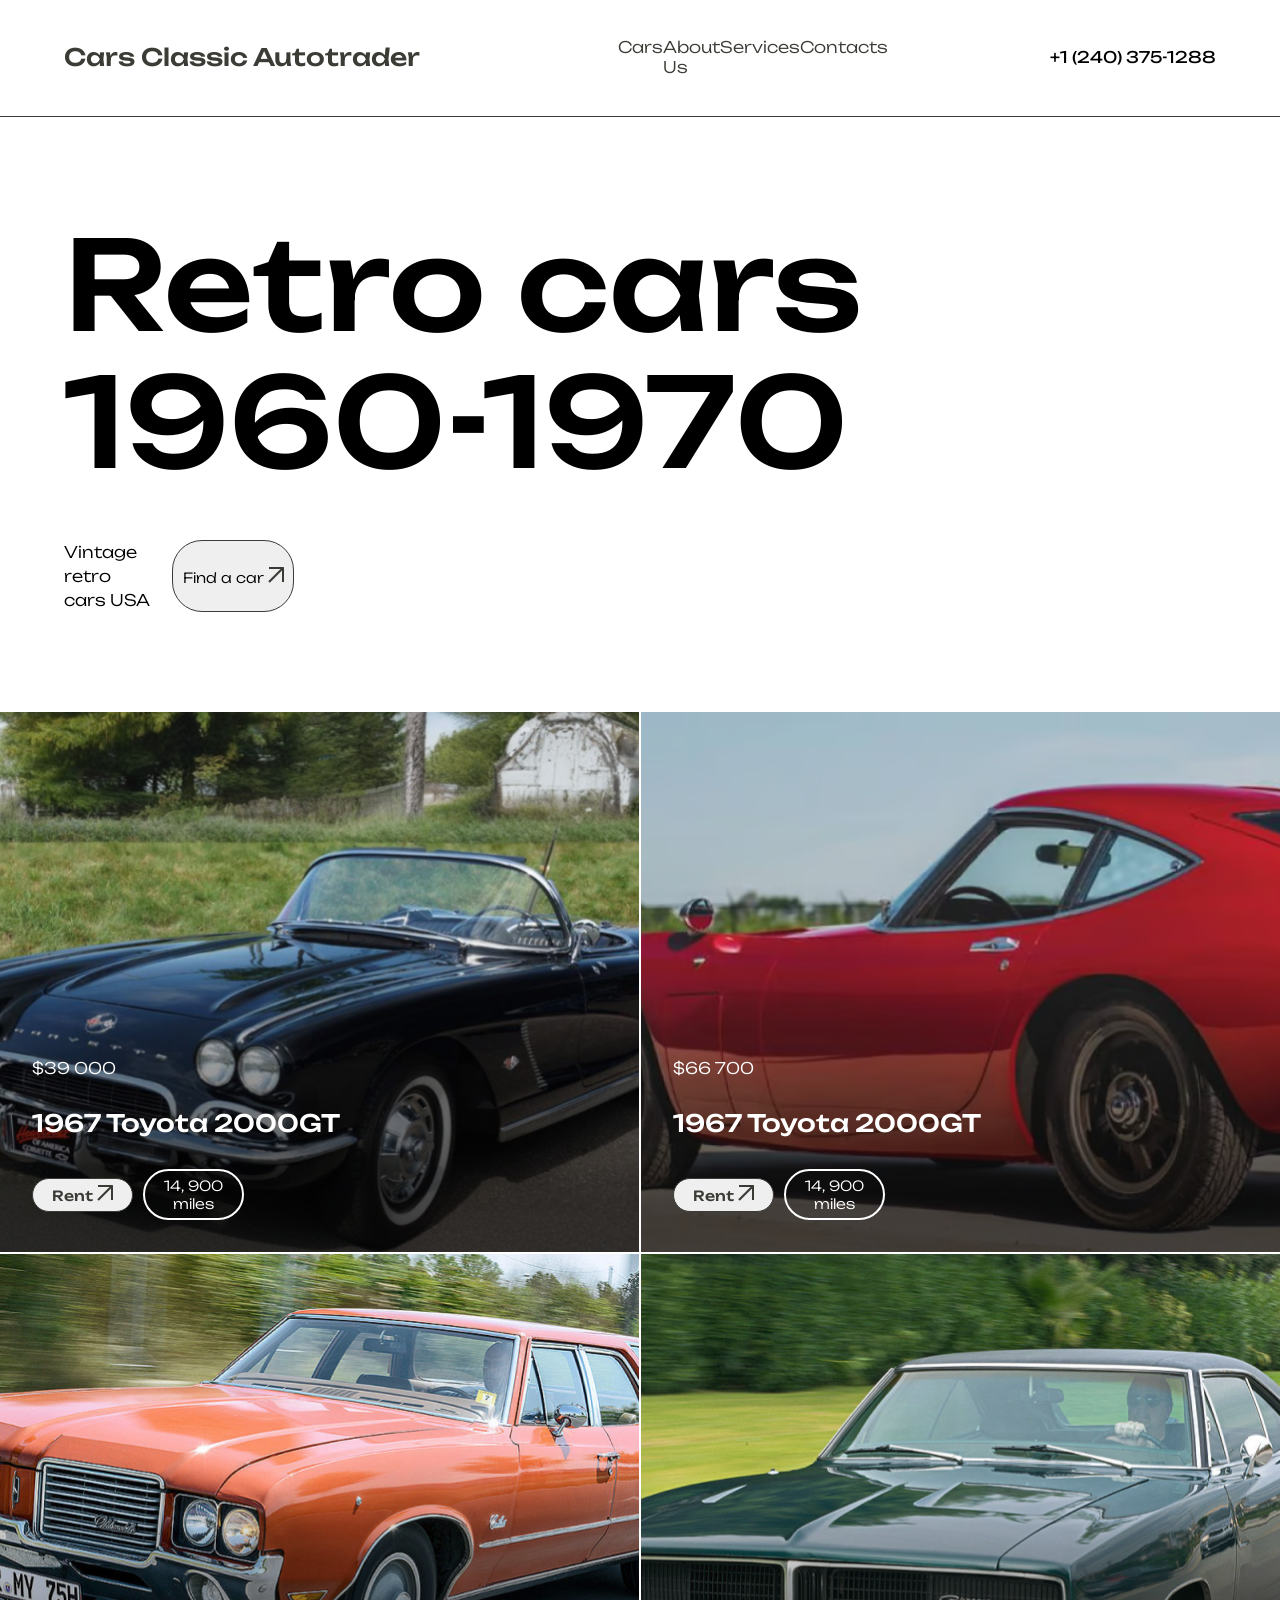
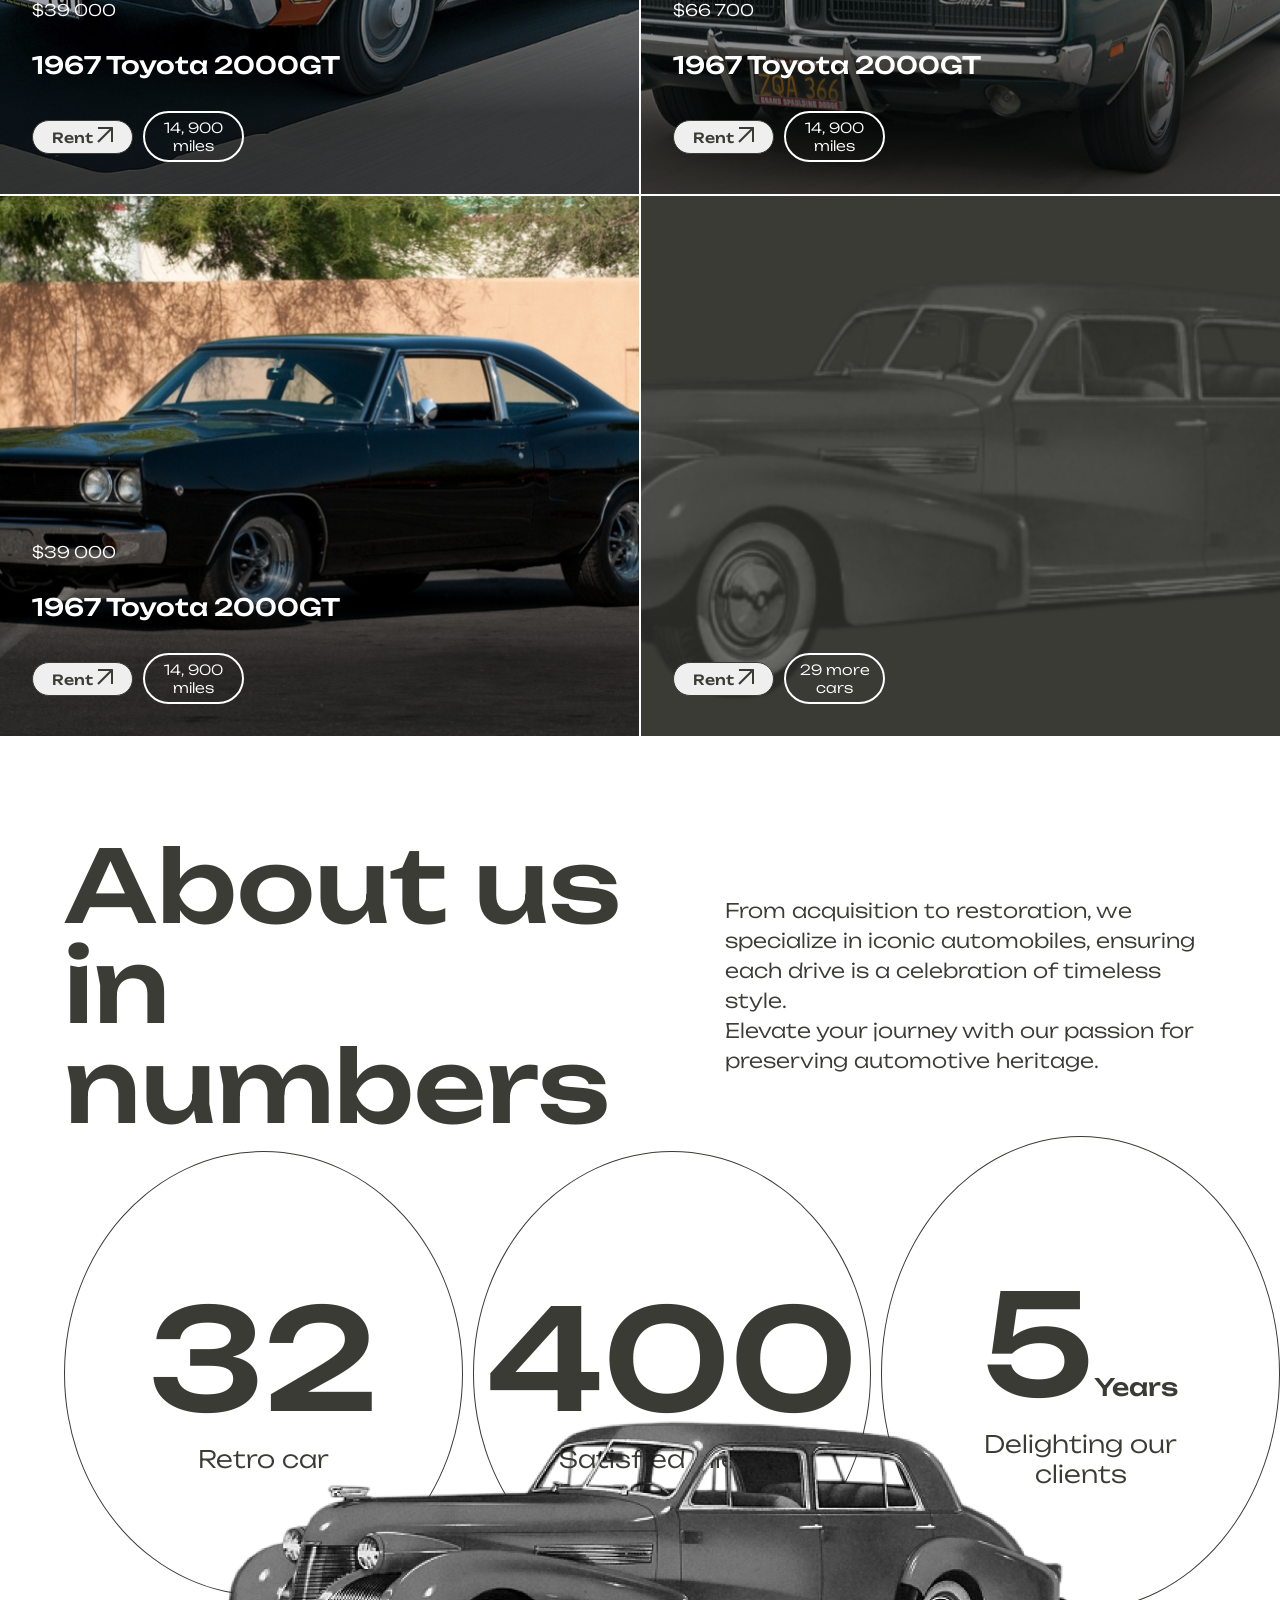
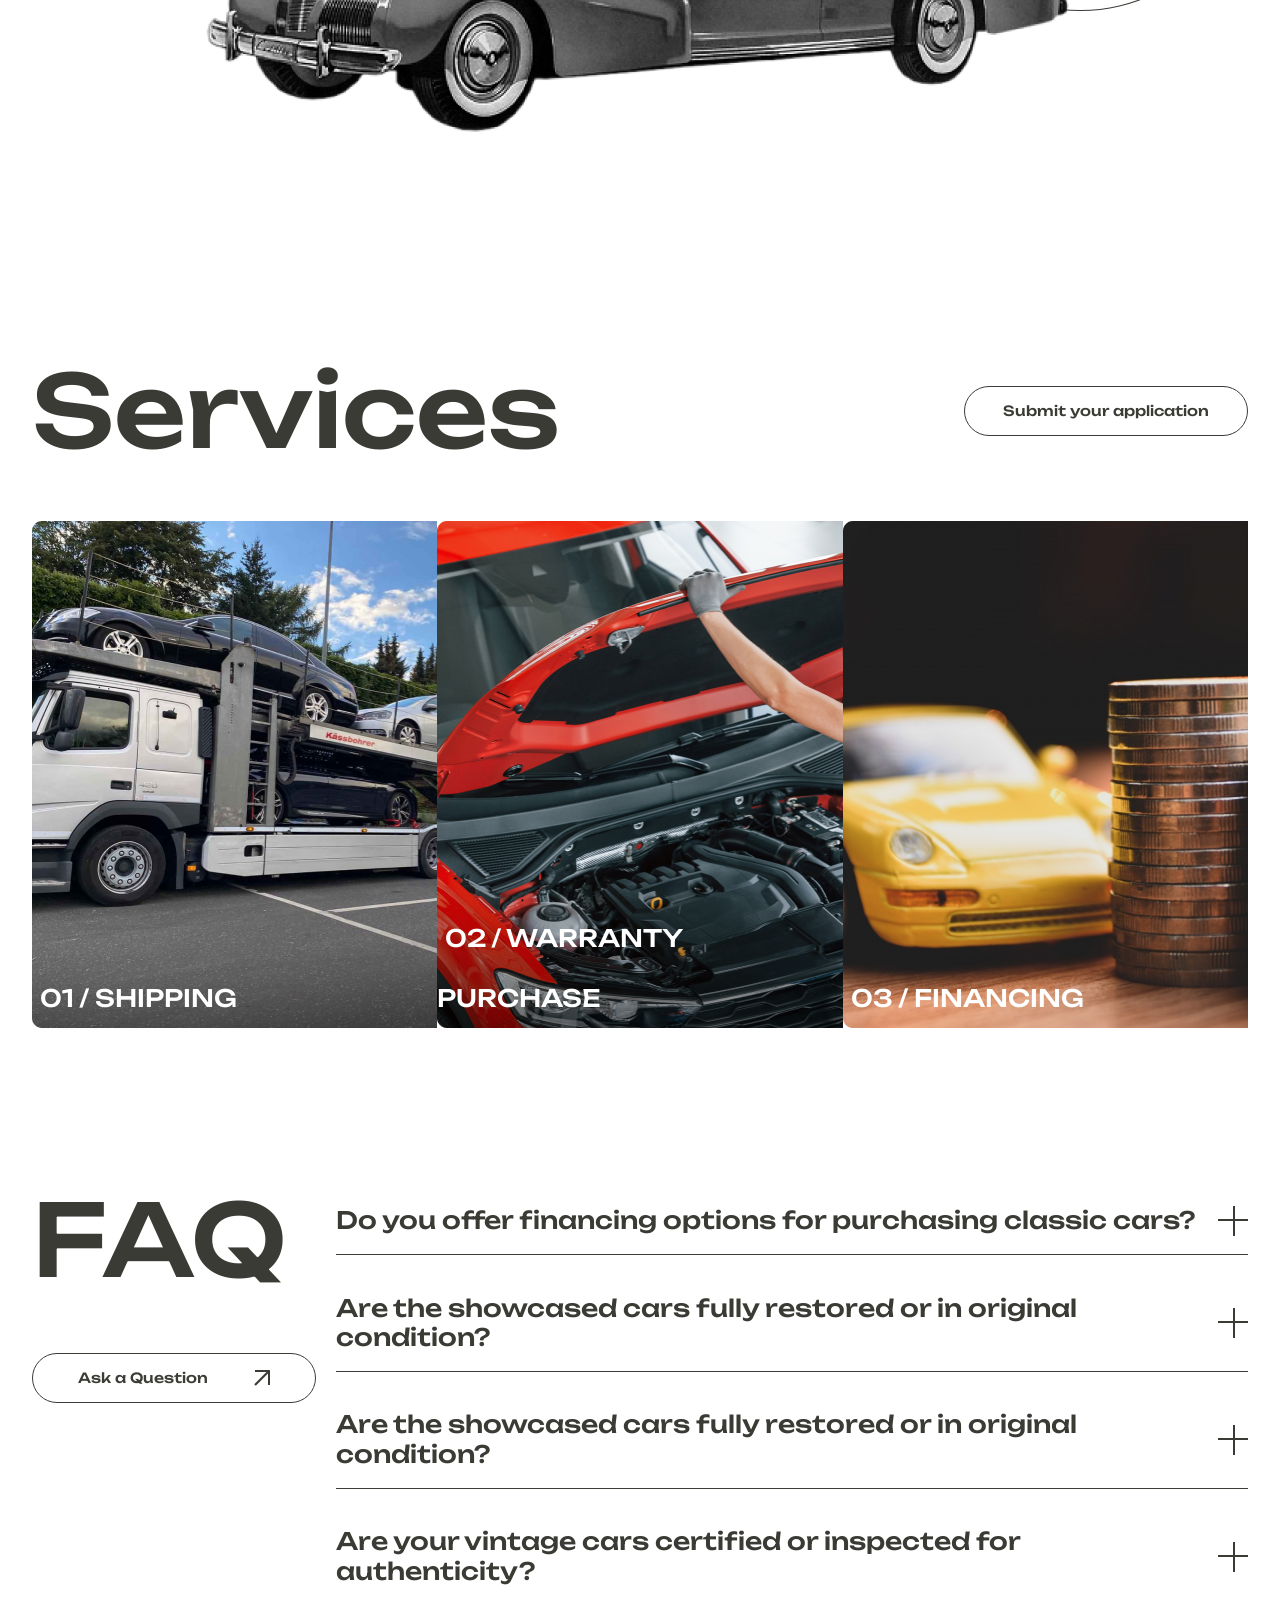
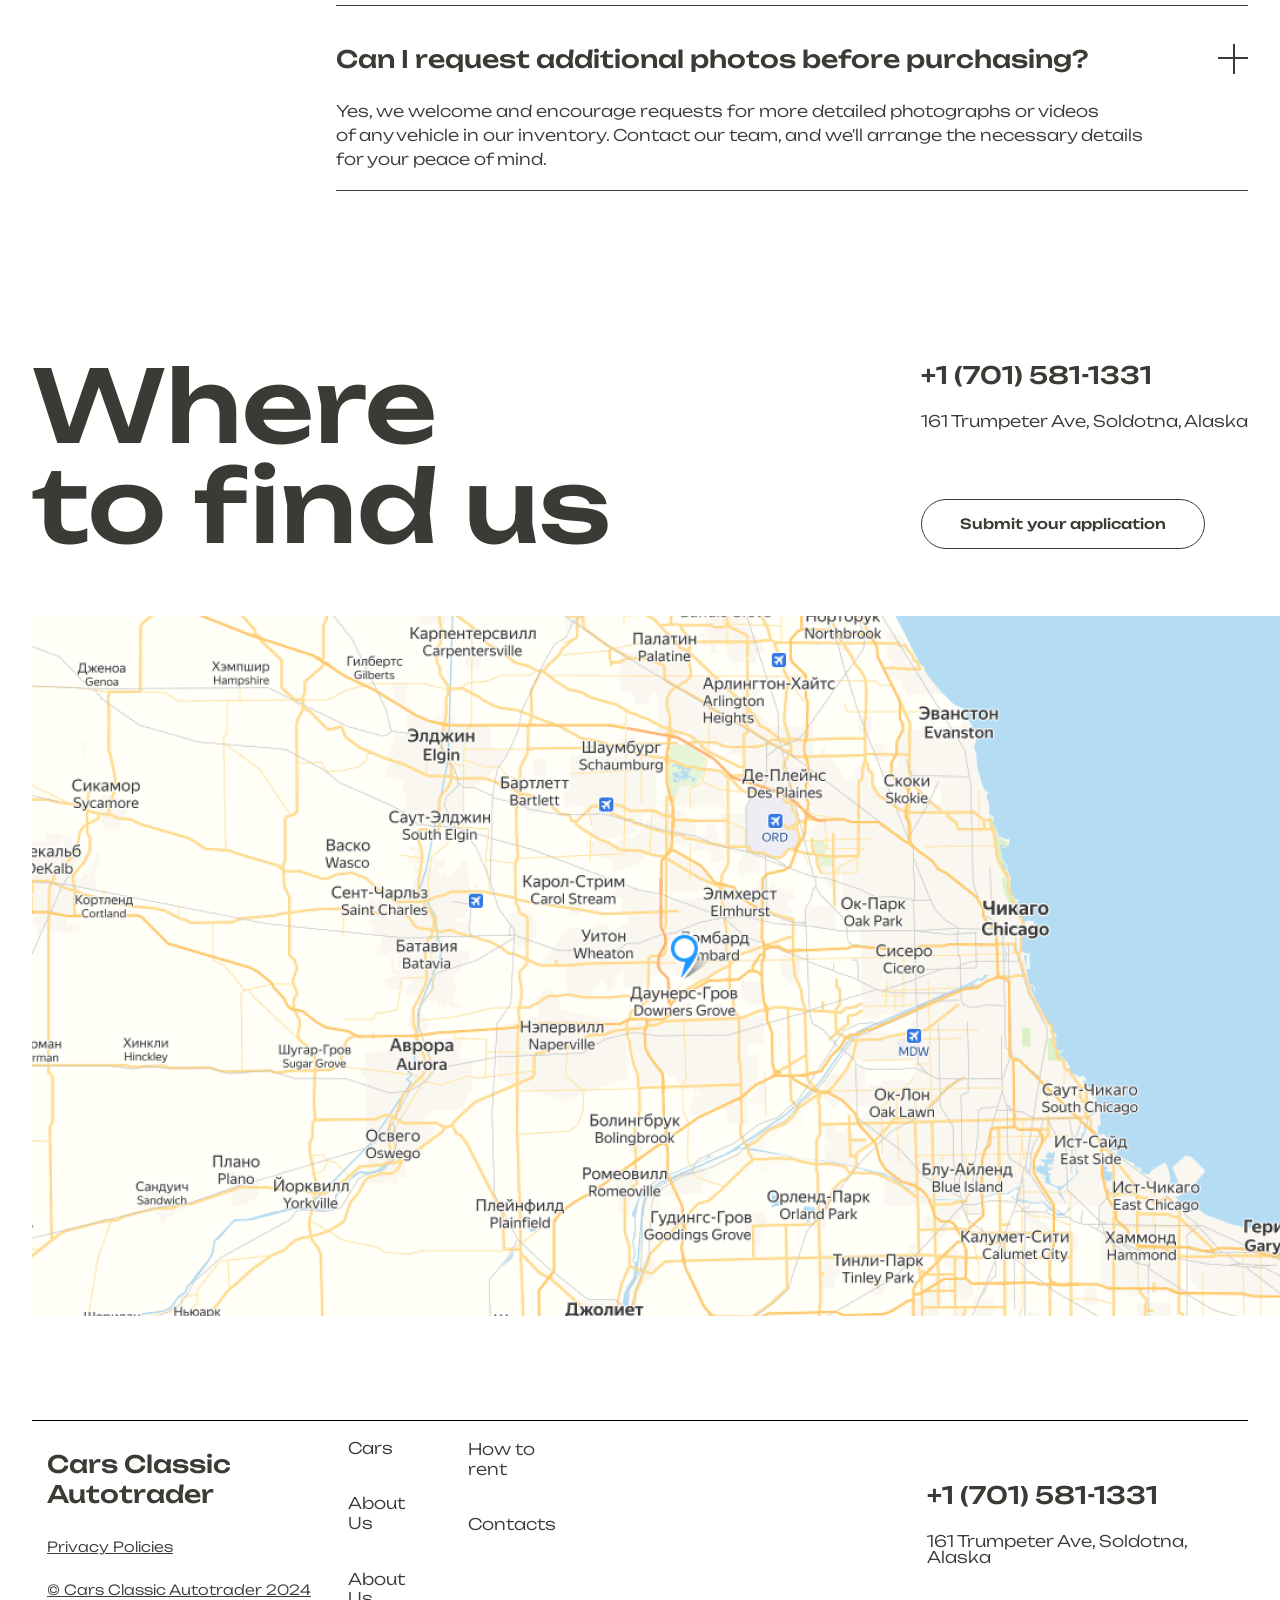
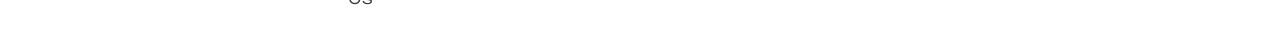
==== commit 71478aa3: "Add files via upload" ====
--- a/index.html
+++ b/index.html
@@ -14,7 +14,7 @@
 	<nav>
 		<div class="navbar">
 		<div class="nav-logo">
-			<h2>Cars Classic Autotrader</h2>
+			<a href="index.html">Cars Classic Autotrader</a>
 		</div>
 		<div class="nav-link">
 			<a href="cars.html">Cars</a>
@@ -49,7 +49,7 @@
 		<p>$39 000</p>
 		<h1>1967 Toyota 2000GT</h1>
 		<div class="car-text">
-			<button class="btn">Rent <img src="icons/Vector 2.png" alt="#"></button>
+			<button class="btn"><a href="cars_page.html">Rent <img src="icons/Vector 2.png" alt="#"></a></button>
 			<div class="card-num">
 			14, 900 miles
 			</div>
@@ -61,7 +61,7 @@
 		<p>$66 700</p>
 		<h1>1967 Toyota 2000GT</h1>
 		<div class="car-text">
-			<button class="btn">Rent <img src="icons/Vector 2.png" alt="#"></button>
+			<button class="btn"><a href="cars_page.html">Rent <img src="icons/Vector 2.png" alt="#"></a></button>
 			<div class="card-num">
 			14, 900 miles
 			</div>
@@ -72,7 +72,7 @@
 		<p>$39 000</p>
 		<h1>1967 Toyota 2000GT</h1>
 		<div class="car-text">
-			<button class="btn">Rent <img src="icons/Vector 2.png" alt="#"></button>
+			<button class="btn"><a href="cars_page.html">Rent <img src="icons/Vector 2.png" alt="#"></a></button>
 			<div class="card-num">
 			14, 900 miles
 			</div>
@@ -83,7 +83,7 @@
 		<p>$66 700</p>
 		<h1>1967 Toyota 2000GT</h1>
 		<div class="car-text">
-			<button class="btn">Rent <img src="icons/Vector 2.png" alt="#"></button>
+			<button class="btn"><a href="cars_page.html">Rent <img src="icons/Vector 2.png" alt="#"></a></button>
 			<div class="card-num">
 			14, 900 miles
 			</div>
@@ -94,7 +94,7 @@
 		<p>$39 000</p>
 		<h1>1967 Toyota 2000GT</h1>
 		<div class="car-text">
-			<button class="btn">Rent <img src="icons/Vector 2.png" alt="#"></button>
+			<button class="btn"><a href="cars_page.html">Rent <img src="icons/Vector 2.png" alt="#"></a></button>
 			<div class="card-num">
 			14, 900 miles
 			</div>
@@ -103,7 +103,7 @@
 		<div class="card bg6 bg-diff">
 		<img class="car-img" src="img/7016c2ede1e3fc3b358792263629dc44 1.png" alt="#">
 		<div class="car-text">
-			<button class="btn last">Rent <img src="icons/Vector 2.png" alt="#"></button>
+			<button class="btn last"><a href="cars_page.html">Rent <img src="icons/Vector 2.png" alt="#"></a></button>
 			<button class="btn first">All cars <img src="icons/Vector 2.png" alt="#"></button>
 			<div class="card-num">
 			29 more cars
@@ -147,13 +147,13 @@
 		</div>
 		<div class="services_img">
 			<div class="services_div s1">
-				<p>01 / SHIPPING</p>
+				<a href="shipping.html">01 / SHIPPING</a>
 			</div>
 			<div class="services_div s2">
-				<p>02 / WARRANTY PURCHASE</p>
+				<a href="warranty.html">02 / WARRANTY PURCHASE</a>
 			</div>
 			<div class="services_div s3">
-				<p>03 / FINANCING</p>
+				<a href="financing.html">03 / FINANCING</a>
 			</div>
 		</div>
 		<button class="services_btn">Submit your application</button>
@@ -203,8 +203,8 @@
 	</section>
 	<section class="map">
 		<div class="map_txt">
-			<h1 id="1">Where <br> to find us</h1>
-			<h1 id="2">Contacts</h1>
+			<h1 class="h1_1">Where <br> to find us</h1>
+			<h1 class="h1_2">Contacts</h1>
 			<div class="map_txt_txt">
 				<div class="map_link">
 				<a href="#">+1 (701) 581-1331</a>
--- a/style.css
+++ b/style.css
@@ -1,628 +1,648 @@
-*{
-  margin: 0;
-  padding: 0;
-  box-sizing: border-box;
-}
-body{
-  background: url(bg.png) no-repeat center center/cover;
-}
-
-nav{
-  width: 100%;
-  border-bottom: 1px solid #3A3C35;
-}
-.nav-burger{
-  display: none;
-}
-.navbar{
-width: 90%;
-margin: auto;
-padding: 3% 0;  
-display: flex;
-justify-content: space-between;
-align-items: center;
-}
-.nav-logo > h2{
-  font-family: "Unbounded", sans-serif;
-  font-optical-sizing: auto;
-  font-style: normal;
- font-size: 24px;
- font-weight: 500;
- line-height: 29.76px;
- text-align: left;
- color: #3A3C35;
-}
-.nav-link{
-  display: flex;
-  justify-content: space-between;
-  width: 20%;
-}
-.nav-link > a{
-  font-family: "Unbounded", sans-serif;
-  font-optical-sizing: auto;
-  font-style: normal;
- font-size: 16px;
-font-weight: 300;
-line-height: 19.84px;
-text-align: left;
-text-decoration: none;
-color: #3A3C35;
-}
-.nav-num > p{
-  font-family: "Unbounded", sans-serif;
-  font-optical-sizing: auto;
-  font-style: normal;
-font-size: 16px;
-font-weight: 400;
-line-height: 19.84px;
-text-align: left;
-}
-header{
-  width: 100%;
-}
-.header{
-  width: 90%;
-  margin:100px auto;
-}
-.header > h1{
-  font-family: "Unbounded", sans-serif;
-  font-optical-sizing: auto;
-  font-style: normal;
-font-size: 124px;
-font-weight: 500;
-line-height: 136.4px;
-text-align: left;
-}
-.header-text{
-  margin-top: 50px;
-  width: 20%;
-  justify-content: space-between;
-  display: flex;
-}
-.header-text > p{
-  font-family: "Unbounded", sans-serif;
-  font-optical-sizing: auto;
-  font-style: normal;
-font-size: 16px;
-font-weight: 300;
-line-height: 24px;
-text-align: left;
-}
-.btn{
-  font-family: "Unbounded", sans-serif;
-  font-optical-sizing: auto;
-  font-style: normal;
-font-size: 14px;
-font-weight: 300;
-line-height: 17.36px;
-text-align: center;
-border-radius: 30px;
-padding: 3%;
-width: 60%;
-border: 1px solid #3A3C35;
-}
-main{
-  width: 100%;
-}
-.grid-container{
-  width: 100%;
-  display: grid;
-  grid-gap: 2px;
-  grid-template-columns: repeat(2,1fr);
-  justify-content: center;
-}
-.bg1{
- background: url(img/Rectangle\ 12.png) no-repeat center center/cover;
-}
-.bg2{
- background: url(img/Rectangle\ 13.png) no-repeat center center/cover;
-}
-.bg3{
- background: url(img/Rectangle\ 12\ \(2\).png) no-repeat center center/cover;
-}
-.bg4{
- background: url(img/Rectangle\ 12\ \(1\).png) no-repeat center center/cover;
-}
-.bg5{
- background: url(img/Rectangle\ 13\ \(1\).png) no-repeat center center/cover;
-}
-.bg6{
- background: url(img/7016c2ede1e3fc3b358792263629dc44\ 1.png) no-repeat center center/cover;
-}
-.card{
-  height: 60vh;
-  display: flex;
-  flex-direction: column;
-  align-content: flex-end;
-  justify-content: flex-end;
-  padding: 0 0 5% 5%;
-}
-.card > p{
-  font-family: "Unbounded", sans-serif;
-  font-optical-sizing: auto;
-  font-style: normal;
-font-size: 16px;
-font-weight: 300;
-line-height: 19.84px;
-text-align: left;
-color: white;
-}
-.card > h1{
-  font-family: "Unbounded", sans-serif;
-  font-optical-sizing: auto;
-  font-style: normal;
-  font-size: 24px;
-  font-weight: 500;
-  line-height: 29.76px;
-  text-align: left;
-  color: white;
-  margin: 30px 0;
-}
-.car-text {
-  display: flex;
-  align-items: center;
-  justify-content: space-between;
-  width: 35%;
-  gap: 10px;
-}
-.card-num{
-  font-family: "Unbounded", sans-serif;
-  font-optical-sizing: auto;
-  font-style: normal;
-font-size: 14px;
-font-weight: 300;
-line-height: 17.36px;
-text-align: center;
-border-radius: 30px;
-padding: 3%;
-width: 60%;
-border: 2px solid white;
-color: white;
-}
-.bg-diff{
-  background-color: #3A3B35;
-}
-.car-img{
-    display: none;
-}
-.first{
-  display: none;
-}
-.about_section{
-	width: 100%;
-	margin-top: 100px;
-}
-.about{
-	width: 90%;
-	margin: auto;
-}
-.about_txt{
-	display: flex;
-	flex-direction: row;
-	justify-content: space-between;
-	align-items: center;
-}
-.about_txt > h1{
-	font-family: Unbounded;
-	font-size: 100px;
-	font-weight: 500;
-	line-height: 100px;
-	text-align: left;
-	color: #3A3C35;
-}
-.about_txt > p{
-	font-family: Unbounded;
-	font-size: 20px;
-	font-weight: 300;
-	line-height: 30px;
-	text-align: left;
-	color: #3A3C35;
-}
-.circle{
-	width: 95%;
-	margin: 0 0 0 auto;
-	display: grid;
-	grid-template-columns: repeat(3,1fr);
-	justify-content: space-between;
-	align-items: center;
-	grid-gap: 10px;
-}
-.circle_div{
-	display: flex;
-	flex-direction: column;
-	align-items: center;
-	justify-content: center;
-	border: 1px solid #3A3B35;
-	padding: 30% 15%;
-	text-align: center;
-	border-radius: 50%;
-}
-.circle_div > h1{
-	font-family: Unbounded;
-	font-size: 140px;
-	font-weight: 500;
-	line-height: 173.6px;
-	text-align: center;
-	color: #3A3B35;
-}
-.circle_div > p{
-	font-family: Unbounded;
-	font-size: 24px;
-	font-weight: 300;
-	line-height: 29.76px;
-	text-align: center;
-	color: #3A3B35;
-}
-.circle_div_inner > h6{
-	font-family: Unbounded;
-	font-size: 24px;
-	font-weight: 500;
-	line-height: 29.76px;
-	text-align: left;
-	color: #3A3B35;	
-}
-.circle_div_inner > h1{
-	font-family: Unbounded;
-	font-size: 140px;
-	font-weight: 500;
-	line-height: 173.6px;
-	text-align: center;
-	color: #3A3B35;
-}
-.circle_div_inner{
-	display: flex;
-	align-items: baseline;
-	justify-content: center;
-}
-.circle_img{
-	width: 100%;
-	position: relative;
-	top: -200px;
-	text-align: center;
-}
-.circle_img > img{
-	width: 70%;
-}
-.services{
-	width: 95%;
-	margin: auto;
-	display: flex;
-	justify-content: space-between;
-	align-items: center;
-	flex-direction: column;
-}
-.services_txt{
-	width: 100%;
-	display: flex;
-	justify-content: space-between;
-	align-items: center;
-}
-.services_txt > h1{
-	font-family: Unbounded;
-	font-size: 100px;
-	font-weight: 500;
-	line-height: 100px;
-	text-align: left;
-	color: #3A3B35;	
-}
-.services_txt > button{
-	width: 284px;
-	height: 50px;
-	border-radius: 100px;
-	border: 1px solid #3A3C35;
-	background-color: transparent;
-	font-family: Unbounded;
-	font-size: 14px;
-	font-weight: 500;
-	line-height: 17.36px;
-	text-align: center;
-	color: #3A3B35;
-}
-.services_img{
-	margin-top: 60px;
-	width: 100%;
-	display: flex;
-	justify-content: space-between;
-	align-items: center;
-	flex-direction: row;
-}
-.services_div{
-	width: 588px;
-	height: 507px;
-	align-content: flex-end;
-}
-.s1{
-	background: url(img/Rectangle\ 16.png);
-}
-.s2{
-	background: url(img/Rectangle\ 17.png);
-}
-.s3{
-	background: url(img/Rectangle\ 18.png);
-}
-.services_div > p{
-	font-family: Unbounded;
-	font-size: 24px;
-	font-weight: 500;
-	line-height: 29.76px;
-	text-align: left;
-	color: white;
-	padding: 2%;
-}
-.services_btn{
-	display: none;
-}
-.FAQ{
-	margin: auto;
-	margin-top: 150px;
-	width: 95%;
-	display: flex;
-	justify-content: space-between;
-	align-items: start;
-}
-.faq_head2{
-	display: none;
-}
-.faq_head{
-	width: 25%;
-	height: 25vh;
-	display: flex;
-	flex-direction: column;
-	justify-content: space-between;
-}
-.faq_head > h1{
-	font-family: Unbounded;
-	font-size: 100px;
-	font-weight: 500;
-	line-height: 124px;
-	text-align: left;
-	color: #3A3B35;
-}
-.faq_btn{
-	width: 284px;
-	height: 50px;
-	border-radius: 100px;
-	border: 1px solid #3A3C35;
-	background-color: transparent;
-	display: flex;
-	flex-direction: row;
-	justify-content: space-evenly;
-	align-items: center;
-}
-.faq_btn > p{
-	font-family: Unbounded;
-	font-size: 14px;
-	font-weight: 500;
-	line-height: 17.36px;
-	text-align: left;
-	color: #3A3C35;	
-}
-.faq_div{
-	width: 75%;
-	display: flex;
-	flex-direction: column;
-	justify-content: space-between;
-}
-.faq_txt{
-	margin: 10px 0 10px 0;
-	display: flex;
-	justify-content: space-between;
-	align-items: center;
-	flex-direction: row;
-	padding: 2% 0;
-	border-bottom: 1px solid #3A3C35;
-}
-.faq_txt > h5{
-	font-family: Unbounded;
-	font-size: 24px;
-	font-weight: 500;
-	line-height: 29.76px;
-	text-align: left;
-	color: #3A3B35;	
-}
-.faq_txt_btn{
-	width: 30px;
-	height: 30px;
-	border: none;
-	background-color: transparent;
-}
-.faq_txt_btn > img{
-	width: 30px;
-	height: 30px;
-	margin: auto;
-}
-.txt_faq > h5{
-	font-family: Unbounded;
-	font-size: 24px;
-	font-weight: 500;
-	line-height: 29.76px;
-	text-align: left;
-	color: #3A3B35;	
-}
-.faq_txtt{
-	margin-top: 25px;
-}
-.faq_txtt > p{
-	font-family: Unbounded;
-	font-size: 16px;
-	font-weight: 300;
-	line-height: 24px;
-	text-align: left;
-	color: #3A3C35;
-}
-.faq_btn2{
-	display: none;
-}
-.map{
-	width: 95%;
-	margin: auto;
-}
-.map_txt{
-	display: flex;
-	justify-content: space-between;
-	align-items: center;
-}
-.map_txt > h1{
-	font-family: Unbounded;
-	font-size: 100px;
-	font-weight: 500;
-	line-height: 100px;
-	text-align: left;
-	color: #3A3B35;	
-}
-.map_link > a{
-	font-family: Unbounded;
-	font-size: 24px;
-	font-weight: 500;
-	line-height: 24px;
-	text-align: left;
-	color: #3A3B35;
-	text-decoration: none;
-}
-.map_link > p{
-	margin-top: 25px;
-	font-family: Unbounded;
-	font-size: 16px;
-	font-weight: 300;
-	line-height: 16px;
-	text-align: left;
-	color: #3A3B35;
-}
-.map_btn{
-	margin-top: 70px;
-	width: 284px;
-	height: 50px;
-	border-radius: 100px;
-	border: 1px solid #3A3C35;
-	font-family: Unbounded;
-	font-size: 14px;
-	font-weight: 500;
-	line-height: 17.36px;
-	text-align: center;
-	color: #3A3C35;
-	background-color: transparent;
-}
-.map_img1{
-	margin-top: 60px;
-}
-.map_img2{
-	display: none;
-}
-.map_txt2{
-	display: none;
-}
-.map_btn2{
-	display: none;
-}
-footer{
-	margin: 100px auto;
-	width: 95%;
-	display: flex;
-	justify-content: space-between;
-	align-items: center;
-	flex-direction: row;
-	border-top: 1px solid;
-}
-.footer_main{
-	width: 25%;
-	height: 100%;
-	display: flex;
-	justify-content: space-between;
-	align-items: flex-start;
-	flex-direction: column;
-}
-.footer_main > h3{
-	font-family: Unbounded;
-	font-size: 24px;
-	font-weight: 500;
-	line-height: 29.76px;
-	text-align: left;
-	color: #3A3C35;
-	padding: 5%;
-}
-.main_link1{
-	font-family: Unbounded;
-	font-size: 14px;
-	font-weight: 300;
-	line-height: 14px;
-	text-align: left;
-	color: #3A3B35;
-	padding: 5%;
-}
-.main_link2{
-	font-family: Unbounded;
-	font-size: 14px;
-	font-weight: 300;
-	line-height: 14px;
-	text-align: left;
-	color: #3A3B35;
-	padding: 5%;
-}
-.footer_second{
-	width: 50%;
-	height: 100%;
-	display: flex;
-	justify-content: flex-start;
-	align-items: flex-start;
-	flex-direction: row;
-}
-.footer_1st{
-	width: 20%;
-	height: 100%;
-	display: flex;
-	justify-content: space-between;
-	align-content: flex-start;
-	flex-direction: column;
-}
-.second_link1{
-	font-family: Unbounded;
-	font-size: 16px;
-	font-weight: 300;
-	line-height: 19.84px;
-	text-align: left;
-	color: #3A3C35;
-	padding: 15%;
-	text-decoration: none;
-}
-.footer_2nd{
-	width: 20%;
-	height: 100%;
-	display: flex;
-	justify-content: space-between;
-	align-items: flex-start;
-	flex-direction: column;
-}
-.footer_2nd > a{
-	font-family: Unbounded;
-	font-size: 16px;
-	font-weight: 300;
-	line-height: 19.84px;
-	text-align: left;
-	color: #3A3C35;
-	padding: 15%;
-	text-decoration: none;
-}
-.footer_main2{
-	display: none;
-}
-.footer_link2{
-	display: none;
-}
-.footer_link > a{
-	font-family: Unbounded;
-	font-size: 24px;
-	font-weight: 500;
-	line-height: 24px;
-	text-align: left;
-	color: #3A3B35;
-	text-decoration: none;
-}
-.footer_link > p{
-	margin-top: 25px;
-	font-family: Unbounded;
-	font-size: 16px;
-	font-weight: 300;
-	line-height: 16px;
-	text-align: left;
-	color: #3A3B35;
+*{
+  margin: 0;
+  padding: 0;
+  box-sizing: border-box;
+}
+body{
+  background: url(bg.png) no-repeat center center/cover;
+}
+
+nav{
+  width: 100%;
+  border-bottom: 1px solid #3A3C35;
+}
+.nav-burger{
+  display: none;
+}
+.navbar{
+width: 90%;
+margin: auto;
+padding: 3% 0;  
+display: flex;
+justify-content: space-between;
+align-items: center;
+}
+.nav-logo > a{
+    font-family: Unbounded;
+    font-optical-sizing: auto;
+    font-style: normal;
+    font-size: 24px;
+    font-weight: 500;
+    line-height: 29.76px;
+    text-align: left;
+    color: #3A3C35;
+    text-decoration: none;
+}
+.nav-link{
+  display: flex;
+  justify-content: space-between;
+  width: 20%;
+}
+.nav-link > a{
+  font-family: Unbounded;
+  font-optical-sizing: auto;
+  font-style: normal;
+ font-size: 16px;
+font-weight: 300;
+line-height: 19.84px;
+text-align: left;
+text-decoration: none;
+color: #3A3C35;
+}
+.nav-num > p{
+  font-family: Unbounded;
+  font-optical-sizing: auto;
+  font-style: normal;
+font-size: 16px;
+font-weight: 400;
+line-height: 19.84px;
+text-align: left;
+}
+header{
+  width: 100%;
+}
+.header{
+  width: 90%;
+  margin:100px auto;
+}
+.header > h1{
+  font-family: Unbounded;
+  font-optical-sizing: auto;
+  font-style: normal;
+font-size: 124px;
+font-weight: 500;
+line-height: 136.4px;
+text-align: left;
+}
+.header-text{
+  margin-top: 50px;
+  width: 20%;
+  justify-content: space-between;
+  display: flex;
+}
+.header-text > p{
+  font-family: Unbounded;
+  font-optical-sizing: auto;
+  font-style: normal;
+font-size: 16px;
+font-weight: 300;
+line-height: 24px;
+text-align: left;
+}
+.btn{
+	font-family: Unbounded;
+	font-optical-sizing: auto;
+	font-style: normal;
+	font-size: 14px;
+	font-weight: 300;
+	line-height: 17.36px;
+	text-align: center;
+	border-radius: 30px;
+	padding: 3%;
+	width: 60%;
+	border: 1px solid #3A3C35;
+}
+main{
+  width: 100%;
+}
+.grid-container{
+  width: 100%;
+  display: grid;
+  grid-gap: 2px;
+  grid-template-columns: repeat(2,1fr);
+  justify-content: center;
+}
+.bg1{
+ background: url(img/Rectangle\ 12.png) no-repeat center center/cover;
+}
+.bg2{
+ background: url(img/Rectangle\ 13.png) no-repeat center center/cover;
+}
+.bg3{
+ background: url(img/Rectangle\ 12\ \(2\).png) no-repeat center center/cover;
+}
+.bg4{
+ background: url(img/Rectangle\ 12\ \(1\).png) no-repeat center center/cover;
+}
+.bg5{
+ background: url(img/Rectangle\ 13\ \(1\).png) no-repeat center center/cover;
+}
+.bg6{
+ background: url(img/7016c2ede1e3fc3b358792263629dc44\ 1.png) no-repeat center center/cover;
+}
+.card{
+  height: 60vh;
+  display: flex;
+  flex-direction: column;
+  align-content: flex-end;
+  justify-content: flex-end;
+  padding: 0 0 5% 5%;
+}
+.btn > a{
+	font-family: Unbounded;
+	font-size: 14px;
+	font-weight: 500;
+	line-height: 17.36px;
+	text-align: left;	
+	color: #3A3C35;
+	text-decoration: none;
+}
+.card > p{
+  font-family: Unbounded;
+  font-optical-sizing: auto;
+  font-style: normal;
+font-size: 16px;
+font-weight: 300;
+line-height: 19.84px;
+text-align: left;
+color: white;
+}
+.card > h1{
+  font-family: Unbounded;
+  font-optical-sizing: auto;
+  font-style: normal;
+  font-size: 24px;
+  font-weight: 500;
+  line-height: 29.76px;
+  text-align: left;
+  color: white;
+  margin: 30px 0;
+}
+.car-text {
+  display: flex;
+  align-items: center;
+  justify-content: space-between;
+  width: 35%;
+  gap: 10px;
+}
+.card-num{
+  font-family: Unbounded;
+  font-optical-sizing: auto;
+  font-style: normal;
+font-size: 14px;
+font-weight: 300;
+line-height: 17.36px;
+text-align: center;
+border-radius: 30px;
+padding: 3%;
+width: 60%;
+border: 2px solid white;
+color: white;
+}
+.bg-diff{
+  background-color: #3A3B35;
+}
+.car-img{
+    display: none;
+}
+.first{
+  display: none;
+}
+.about_section{
+	width: 100%;
+	margin-top: 100px;
+}
+.about{
+	width: 90%;
+	margin: auto;
+}
+.about_txt{
+	display: flex;
+	flex-direction: row;
+	justify-content: space-between;
+	align-items: center;
+}
+.about_txt > h1{
+	font-family: Unbounded;
+	font-size: 100px;
+	font-weight: 500;
+	line-height: 100px;
+	text-align: left;
+	color: #3A3C35;
+}
+.about_txt > p{
+	font-family: Unbounded;
+	font-size: 20px;
+	font-weight: 300;
+	line-height: 30px;
+	text-align: left;
+	color: #3A3C35;
+}
+.circle{
+	width: 95%;
+	margin: 0 0 0 auto;
+	display: grid;
+	grid-template-columns: repeat(3,1fr);
+	justify-content: space-between;
+	align-items: center;
+	grid-gap: 10px;
+}
+.circle_div{
+	display: flex;
+	flex-direction: column;
+	align-items: center;
+	justify-content: center;
+	border: 1px solid #3A3B35;
+	padding: 30% 15%;
+	text-align: center;
+	border-radius: 50%;
+}
+.circle_div > h1{
+	font-family: Unbounded;
+	font-size: 140px;
+	font-weight: 500;
+	line-height: 173.6px;
+	text-align: center;
+	color: #3A3B35;
+}
+.circle_div > p{
+	font-family: Unbounded;
+	font-size: 24px;
+	font-weight: 300;
+	line-height: 29.76px;
+	text-align: center;
+	color: #3A3B35;
+}
+.circle_div_inner > h6{
+	font-family: Unbounded;
+	font-size: 24px;
+	font-weight: 500;
+	line-height: 29.76px;
+	text-align: left;
+	color: #3A3B35;	
+}
+.circle_div_inner > h1{
+	font-family: Unbounded;
+	font-size: 140px;
+	font-weight: 500;
+	line-height: 173.6px;
+	text-align: center;
+	color: #3A3B35;
+}
+.circle_div_inner{
+	display: flex;
+	align-items: baseline;
+	justify-content: center;
+}
+.circle_img{
+	width: 100%;
+	position: relative;
+	top: -200px;
+	text-align: center;
+}
+.circle_img > img{
+	width: 70%;
+}
+.services{
+	width: 95%;
+	margin: auto;
+	display: flex;
+	justify-content: space-between;
+	align-items: center;
+	flex-direction: column;
+}
+.services_txt{
+	width: 100%;
+	display: flex;
+	justify-content: space-between;
+	align-items: center;
+}
+.services_txt > h1{
+	font-family: Unbounded;
+	font-size: 100px;
+	font-weight: 500;
+	line-height: 100px;
+	text-align: left;
+	color: #3A3B35;	
+}
+.services_txt > button{
+	width: 284px;
+	height: 50px;
+	border-radius: 100px;
+	border: 1px solid #3A3C35;
+	background-color: transparent;
+	font-family: Unbounded;
+	font-size: 14px;
+	font-weight: 500;
+	line-height: 17.36px;
+	text-align: center;
+	color: #3A3B35;
+}
+.services_img{
+	margin-top: 60px;
+	width: 100%;
+	display: flex;
+	justify-content: space-between;
+	align-items: center;
+	flex-direction: row;
+}
+.services_div{
+	width: 588px;
+	height: 507px;
+	align-content: flex-end;
+}
+.s1{
+	background: url(img/Rectangle\ 16.png);
+}
+.s2{
+	background: url(img/Rectangle\ 17.png);
+}
+.s3{
+	background: url(img/Rectangle\ 18.png);
+}
+.services_div > a{
+	font-family: Unbounded;
+	font-size: 24px;
+	font-weight: 500;
+	line-height: 60px;
+	text-align: left;
+	color: white;
+	padding: 2%;
+	text-decoration: none;
+}
+.services_btn{
+	display: none;
+}
+.FAQ{
+	margin: auto;
+	margin-top: 150px;
+	width: 95%;
+	display: flex;
+	justify-content: space-between;
+	align-items: start;
+}
+.faq_head2{
+	display: none;
+}
+.faq_head{
+	width: 25%;
+	height: 25vh;
+	display: flex;
+	flex-direction: column;
+	justify-content: space-between;
+}
+.faq_head > h1{
+	font-family: Unbounded;
+	font-size: 100px;
+	font-weight: 500;
+	line-height: 124px;
+	text-align: left;
+	color: #3A3B35;
+}
+.faq_btn{
+	width: 284px;
+	height: 50px;
+	border-radius: 100px;
+	border: 1px solid #3A3C35;
+	background-color: transparent;
+	display: flex;
+	flex-direction: row;
+	justify-content: space-evenly;
+	align-items: center;
+}
+.faq_btn > p{
+	font-family: Unbounded;
+	font-size: 14px;
+	font-weight: 500;
+	line-height: 17.36px;
+	text-align: left;
+	color: #3A3C35;	
+}
+.faq_div{
+	width: 75%;
+	display: flex;
+	flex-direction: column;
+	justify-content: space-between;
+}
+.faq_txt{
+	margin: 10px 0 10px 0;
+	display: flex;
+	justify-content: space-between;
+	align-items: center;
+	flex-direction: row;
+	padding: 2% 0;
+	border-bottom: 1px solid #3A3C35;
+}
+.faq_txt > h5{
+	font-family: Unbounded;
+	font-size: 24px;
+	font-weight: 500;
+	line-height: 29.76px;
+	text-align: left;
+	color: #3A3B35;	
+}
+.faq_txt_btn{
+	width: 30px;
+	height: 30px;
+	border: none;
+	background-color: transparent;
+}
+.faq_txt_btn > img{
+	width: 30px;
+	height: 30px;
+	margin: auto;
+}
+.txt_faq > h5{
+	font-family: Unbounded;
+	font-size: 24px;
+	font-weight: 500;
+	line-height: 29.76px;
+	text-align: left;
+	color: #3A3B35;	
+}
+.faq_txtt{
+	margin-top: 25px;
+}
+.faq_txtt > p{
+	font-family: Unbounded;
+	font-size: 16px;
+	font-weight: 300;
+	line-height: 24px;
+	text-align: left;
+	color: #3A3C35;
+}
+.faq_btn2{
+	display: none;
+}
+.map{
+	width: 95%;
+	margin: auto;
+	margin-top: 155px;
+}
+.map_txt{
+	display: flex;
+	justify-content: space-between;
+	align-items: center;
+}
+.h1_1{
+	font-family: Unbounded;
+	font-size: 100px;
+	font-weight: 500;
+	line-height: 100px;
+	text-align: left;
+	color: #3A3B35;	
+}
+.h1_2{
+	font-family: Unbounded;
+	font-size: 100px;
+	font-weight: 500;
+	line-height: 100px;
+	text-align: left;	
+	display: none;
+}
+.map_link > a{
+	font-family: Unbounded;
+	font-size: 24px;
+	font-weight: 500;
+	line-height: 24px;
+	text-align: left;
+	color: #3A3B35;
+	text-decoration: none;
+}
+.map_link > p{
+	margin-top: 25px;
+	font-family: Unbounded;
+	font-size: 16px;
+	font-weight: 300;
+	line-height: 16px;
+	text-align: left;
+	color: #3A3B35;
+}
+.map_btn{
+	margin-top: 70px;
+	width: 284px;
+	height: 50px;
+	border-radius: 100px;
+	border: 1px solid #3A3C35;
+	font-family: Unbounded;
+	font-size: 14px;
+	font-weight: 500;
+	line-height: 17.36px;
+	text-align: center;
+	color: #3A3C35;
+	background-color: transparent;
+}
+.map_img1{
+	margin-top: 60px;
+}
+.map_img2{
+	display: none;
+}
+.map_txt2{
+	display: none;
+}
+.map_btn2{
+	display: none;
+}
+footer{
+	margin: 100px auto 10px auto;
+	width: 95%;
+	display: flex;
+	justify-content: space-between;
+	align-items: center;
+	flex-direction: row;
+	border-top: 1px solid;
+}
+.footer_main{
+	width: 25%;
+	height: 100%;
+	display: flex;
+	justify-content: space-between;
+	align-items: flex-start;
+	flex-direction: column;
+}
+.footer_main > h3{
+	font-family: Unbounded;
+	font-size: 24px;
+	font-weight: 500;
+	line-height: 29.76px;
+	text-align: left;
+	color: #3A3C35;
+	padding: 5%;
+}
+.main_link1{
+	font-family: Unbounded;
+	font-size: 14px;
+	font-weight: 300;
+	line-height: 14px;
+	text-align: left;
+	color: #3A3B35;
+	padding: 5%;
+}
+.main_link2{
+	font-family: Unbounded;
+	font-size: 14px;
+	font-weight: 300;
+	line-height: 14px;
+	text-align: left;
+	color: #3A3B35;
+	padding: 5%;
+}
+.footer_second{
+	width: 50%;
+	height: 100%;
+	display: flex;
+	justify-content: flex-start;
+	align-items: flex-start;
+	flex-direction: row;
+}
+.footer_1st{
+	width: 20%;
+	height: 100%;
+	display: flex;
+	justify-content: space-between;
+	align-content: flex-start;
+	flex-direction: column;
+}
+.second_link1{
+	font-family: Unbounded;
+	font-size: 16px;
+	font-weight: 300;
+	line-height: 19.84px;
+	text-align: left;
+	color: #3A3C35;
+	padding: 15%;
+	text-decoration: none;
+}
+.footer_2nd{
+	width: 20%;
+	height: 100%;
+	display: flex;
+	justify-content: space-between;
+	align-items: flex-start;
+	flex-direction: column;
+}
+.footer_2nd > a{
+	font-family: Unbounded;
+	font-size: 16px;
+	font-weight: 300;
+	line-height: 20px;
+	text-align: left;
+	color: #3A3C35;
+	padding: 15%;
+	text-decoration: none;
+}
+.footer_main2{
+	display: none;
+}
+.footer_link2{
+	display: none;
+}
+.footer_link > a{
+	font-family: Unbounded;
+	font-size: 24px;
+	font-weight: 500;
+	line-height: 24px;
+	text-align: left;
+	color: #3A3B35;
+	text-decoration: none;
+}
+.footer_link > p{
+	margin-top: 25px;
+	font-family: Unbounded;
+	font-size: 16px;
+	font-weight: 300;
+	line-height: 16px;
+	text-align: left;
+	color: #3A3B35;
 }
